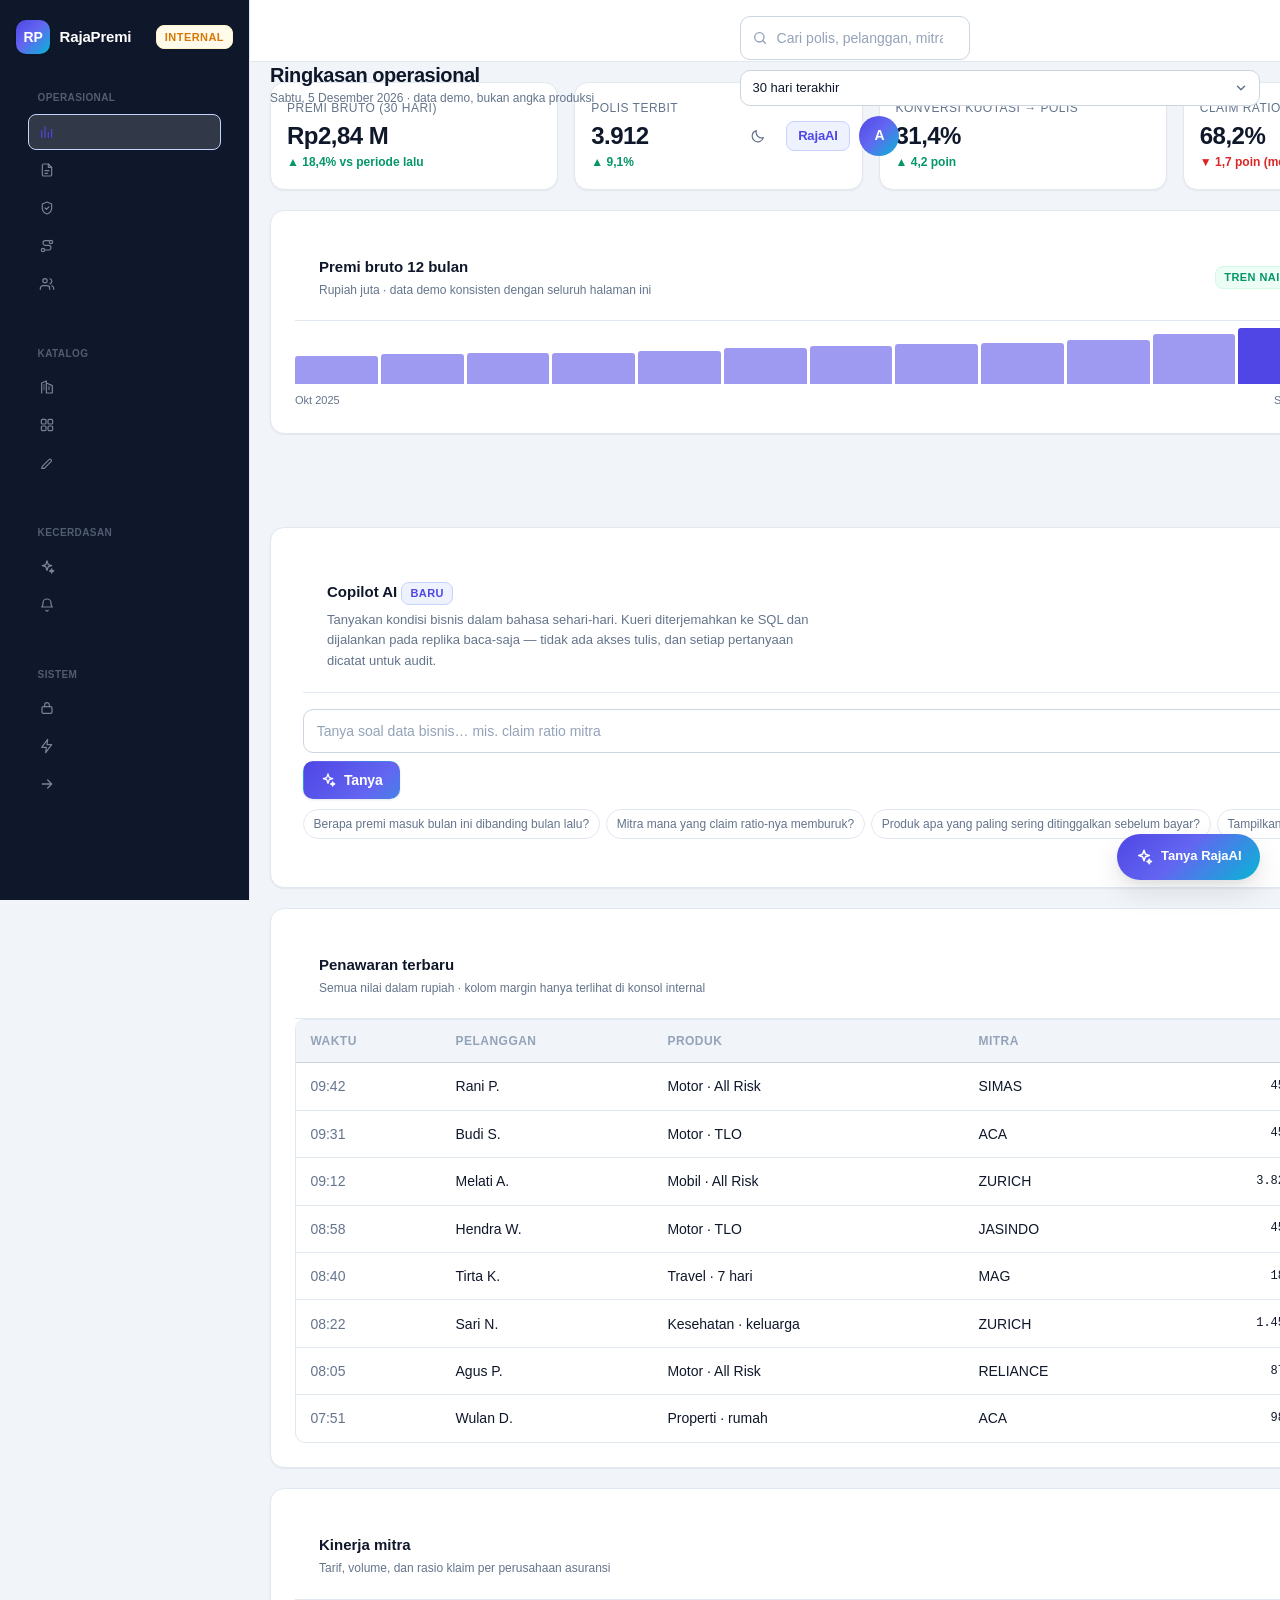
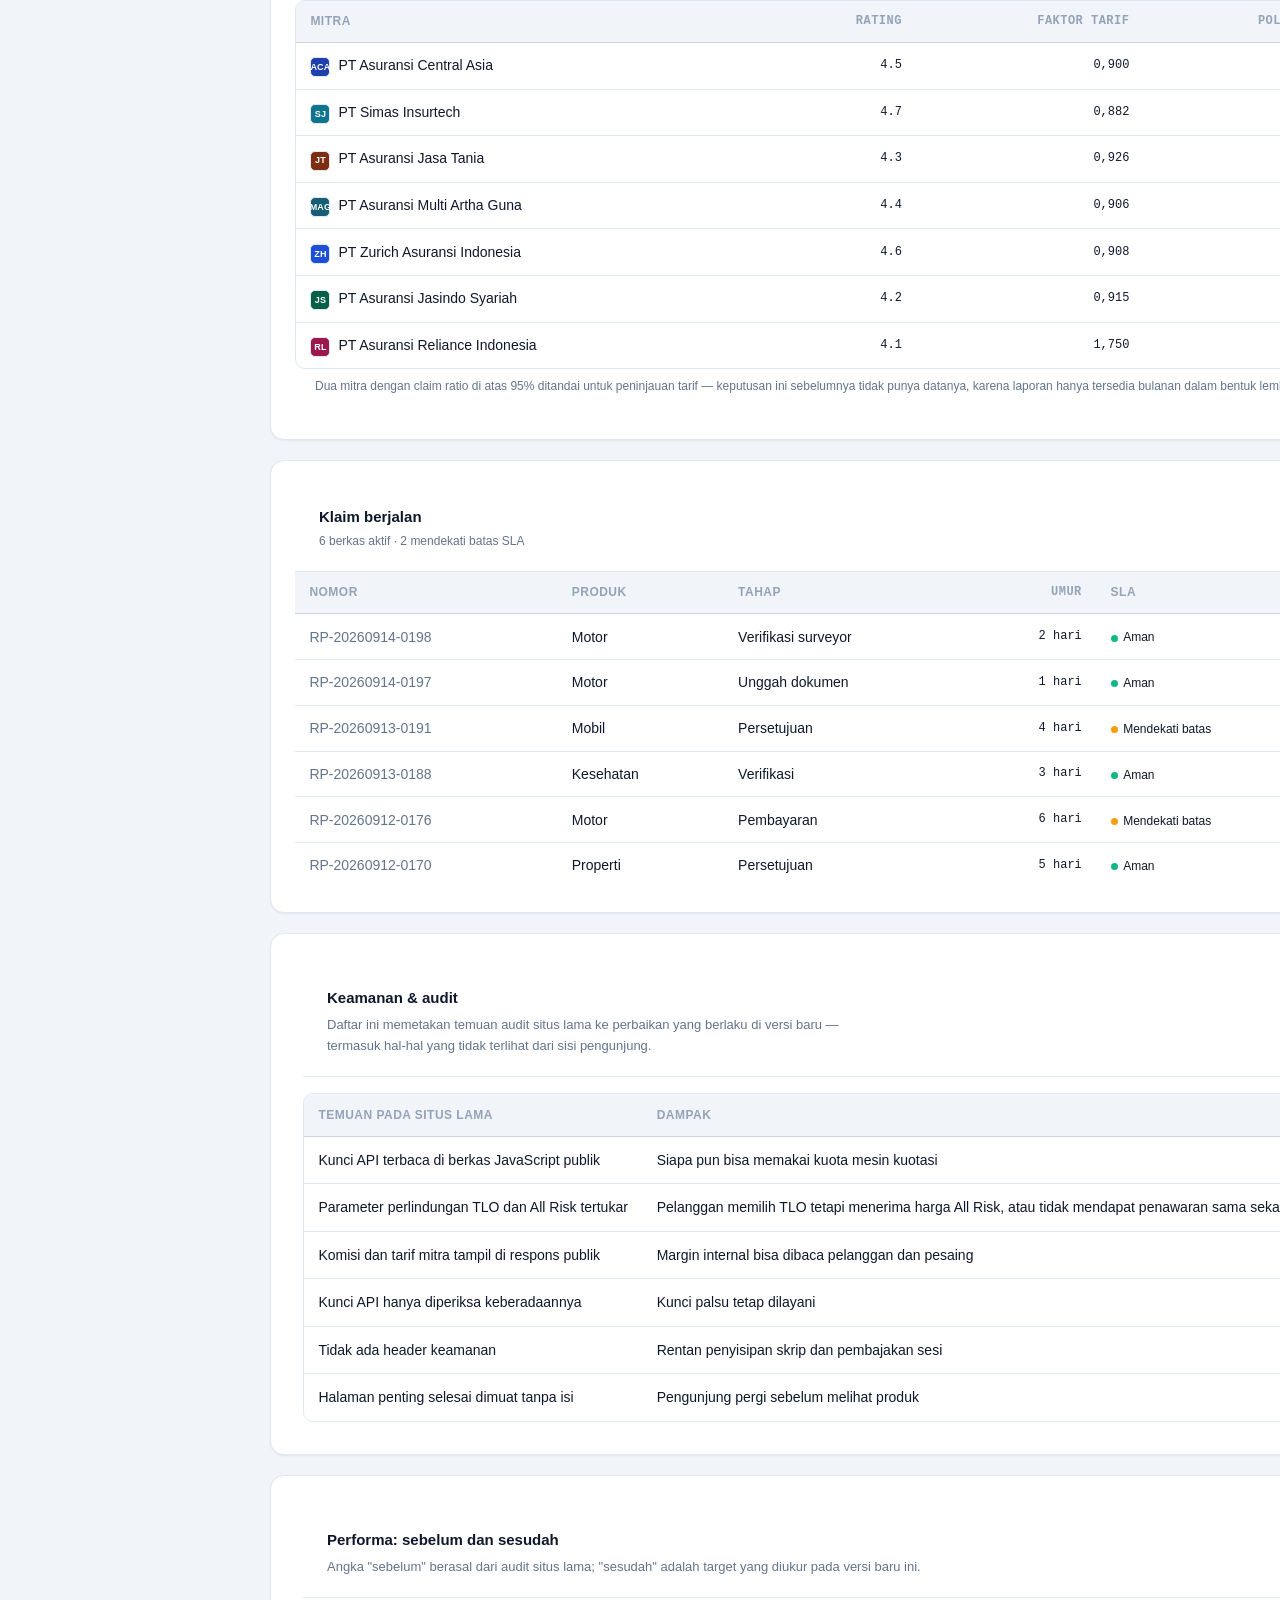
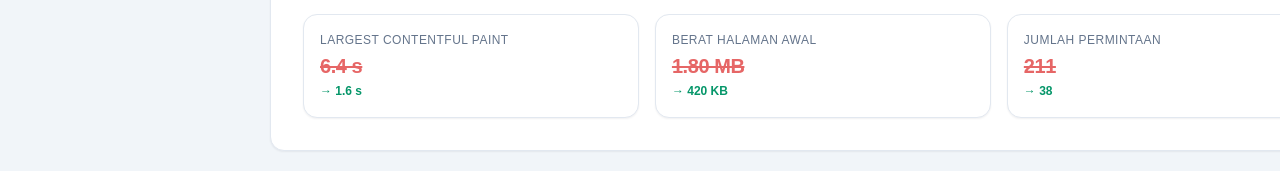
==== admin/index.html @ 1d6ee5f2 "Modern redesign foundation: design system, quote engine, RajaAI, home/compare/claims/partner/FAQ pag" ====
<!DOCTYPE html>
<html lang="id">
<head>
<meta charset="utf-8">
<meta name="viewport" content="width=device-width, initial-scale=1">
<title>Dashboard Internal — RajaPremi</title>
<meta name="description" content="Konsol internal RajaPremi: kinerja penjualan, mitra, klaim, dan copilot AI untuk tim operasional.">
<meta name="robots" content="noindex">
<meta name="theme-color" content="#0f172a">
<link rel="icon" href="data:image/svg+xml,%3Csvg xmlns='http://www.w3.org/2000/svg' viewBox='0 0 32 32'%3E%3Crect width='32' height='32' rx='8' fill='%230f172a'/%3E%3Ctext x='16' y='22' font-family='system-ui' font-size='15' font-weight='800' fill='white' text-anchor='middle'%3ERP%3C/text%3E%3C/svg%3E">
<link rel="stylesheet" href="../assets/css/tokens.css">
<link rel="stylesheet" href="../assets/css/base.css">
<link rel="stylesheet" href="../assets/css/components.css">
<link rel="stylesheet" href="../assets/css/product.css">
</head>
<body>

<div class="admin-shell">

  <!-- ============ SIDEBAR ============ -->
  <aside class="admin-side">
    <div class="admin-brand">
      <span class="nav-logo">RP</span> RajaPremi
      <span class="badge badge-warn">Internal</span>
    </div>

    <nav class="admin-nav-group">
      <span>Operasional</span>
      <a class="admin-nav-link is-active" href="#ringkasan" data-ico="chart">Ringkasan</a>
      <a class="admin-nav-link" href="#penawaran" data-ico="doc">Penawaran <span class="badge badge-primary">14</span></a>
      <a class="admin-nav-link" href="#polis" data-ico="shield">Polis aktif</a>
      <a class="admin-nav-link" href="#klaim" data-ico="route">Klaim berjalan <span class="badge badge-warn">6</span></a>
      <a class="admin-nav-link" href="#pelanggan" data-ico="users">Pelanggan</a>
    </nav>

    <nav class="admin-nav-group">
      <span>Katalog</span>
      <a class="admin-nav-link" href="#mitra" data-ico="building">Mitra &amp; tarif</a>
      <a class="admin-nav-link" href="#produk" data-ico="grid">Produk</a>
      <a class="admin-nav-link" href="#konten" data-ico="edit">Konten situs</a>
    </nav>

    <nav class="admin-nav-group">
      <span>Kecerdasan</span>
      <a class="admin-nav-link" href="#copilot" data-ico="spark">Copilot AI</a>
      <a class="admin-nav-link" href="#kualitas" data-ico="bell">Peringatan dini <span class="badge badge-danger">2</span></a>
    </nav>

    <nav class="admin-nav-group">
      <span>Sistem</span>
      <a class="admin-nav-link" href="#keamanan" data-ico="lock">Keamanan &amp; audit</a>
      <a class="admin-nav-link" href="#performa" data-ico="bolt">Performa</a>
      <a class="admin-nav-link" href="../index.html" data-ico="arrow">Lihat situs publik</a>
    </nav>
  </aside>

  <!-- ============ MAIN ============ -->
  <div class="admin-main">

    <header class="admin-top">
      <div>
        <h1>Ringkasan operasional</h1>
        <p class="muted" style="margin:.15rem 0 0;font-size:var(--fs-xs)" id="todayLine"></p>
      </div>
      <div class="admin-top-right">
        <label class="search" style="min-width:230px">
          <span data-ico="search"></span>
          <input class="input" type="search" placeholder="Cari polis, pelanggan, mitra…" aria-label="Cari">
        </label>
        <select class="select select-sm" aria-label="Periode">
          <option>30 hari terakhir</option><option>Bulan ini</option><option>Kuartal ini</option><option>Tahun ini</option>
        </select>
        <button class="btn btn-ghost btn-icon" data-theme-toggle type="button"></button>
        <button class="btn btn-soft btn-sm" data-ai-open data-ai-seed="Ringkas kondisi bisnis bulan ini">RajaAI</button>
        <span class="avatar" title="Admin">A</span>
      </div>
    </header>

    <div class="admin-content">

      <!-- KPI -->
      <section id="ringkasan">
        <div class="kpi-grid">
          <div class="card kpi-card">
            <span class="kpi-label">Premi bruto (30 hari)</span>
            <span class="kpi-value">Rp2,84 M</span>
            <span class="kpi-delta kpi-up">▲ 18,4% vs periode lalu</span>
          </div>
          <div class="card kpi-card">
            <span class="kpi-label">Polis terbit</span>
            <span class="kpi-value">3.912</span>
            <span class="kpi-delta kpi-up">▲ 9,1%</span>
          </div>
          <div class="card kpi-card">
            <span class="kpi-label">Konversi kuotasi → polis</span>
            <span class="kpi-value">31,4%</span>
            <span class="kpi-delta kpi-up">▲ 4,2 poin</span>
          </div>
          <div class="card kpi-card">
            <span class="kpi-label">Claim ratio portofolio</span>
            <span class="kpi-value">68,2%</span>
            <span class="kpi-delta kpi-down">▼ 1,7 poin (membaik)</span>
          </div>
          <div class="card kpi-card">
            <span class="kpi-label">Komisi diterima</span>
            <span class="kpi-value">Rp624 jt</span>
            <span class="kpi-delta kpi-up">▲ 21,0%</span>
          </div>
          <div class="card kpi-card">
            <span class="kpi-label">SLA klaim rata-rata</span>
            <span class="kpi-value">6,8 hari</span>
            <span class="kpi-delta kpi-up">▼ 1,4 hari lebih cepat</span>
          </div>
        </div>
      </section>

      <!-- Tren + kanal -->
      <section class="two-col">
        <div class="card">
          <div class="panel-head">
            <div><strong>Premi bruto 12 bulan</strong><p class="muted" style="font-size:var(--fs-xs);margin:.15rem 0 0">Rupiah juta · data demo konsisten dengan seluruh halaman ini</p></div>
            <span class="badge badge-success">Tren naik</span>
          </div>
          <div class="spark" id="sparkPremi"></div>
          <div class="row" style="justify-content:space-between;margin-top:.5rem">
            <span class="muted" style="font-size:var(--fs-2xs)">Okt 2025</span>
            <span class="muted" style="font-size:var(--fs-2xs)">Sep 2026</span>
          </div>
        </div>
        <div class="card">
          <div class="panel-head"><strong>Kontribusi kanal</strong></div>
          <table class="table table-tight">
            <tbody>
              <tr><td>Website langsung</td><td class="num">Rp1.640 jt</td><td class="bar-cell"><span class="bar" style="width:100%"></span></td></tr>
              <tr><td>Partner / agen</td><td class="num">Rp780 jt</td><td class="bar-cell"><span class="bar" style="width:48%"></span></td></tr>
              <tr><td>Marketplace</td><td class="num">Rp420 jt</td><td class="bar-cell"><span class="bar" style="width:26%"></span></td></tr>
              <tr><td>Perpanjangan otomatis</td><td class="num">Rp312 jt</td><td class="bar-cell"><span class="bar" style="width:19%"></span></td></tr>
            </tbody>
          </table>
        </div>
      </section>

      <!-- Copilot -->
      <section class="card card-pad-lg" id="copilot">
        <div class="panel-head">
          <div>
            <strong>Copilot AI <span class="badge badge-primary">Baru</span></strong>
            <p class="muted" style="font-size:var(--fs-sm);margin:.3rem 0 0;max-width:70ch">
              Tanyakan kondisi bisnis dalam bahasa sehari-hari. Kueri diterjemahkan ke SQL dan dijalankan pada replika baca-saja —
              tidak ada akses tulis, dan setiap pertanyaan dicatat untuk audit.
            </p>
          </div>
        </div>
        <div id="copilotDemo" style="margin-top:var(--s-4)"></div>
      </section>

      <!-- Penawaran terbaru -->
      <section class="card" id="penawaran">
        <div class="panel-head">
          <div><strong>Penawaran terbaru</strong><p class="muted" style="font-size:var(--fs-xs);margin:.15rem 0 0">Semua nilai dalam rupiah · kolom margin hanya terlihat di konsol internal</p></div>
          <button class="btn btn-secondary btn-sm">Ekspor CSV</button>
        </div>
        <div class="table-scroll">
          <table class="table">
            <thead>
              <tr><th>Waktu</th><th>Pelanggan</th><th>Produk</th><th>Mitra</th><th class="num">Premi</th><th class="num">Total bayar</th><th class="num">Komisi</th><th>Status</th></tr>
            </thead>
            <tbody id="offersTable"></tbody>
          </table>
        </div>
      </section>

      <!-- Mitra -->
      <section class="card" id="mitra">
        <div class="panel-head">
          <div><strong>Kinerja mitra</strong><p class="muted" style="font-size:var(--fs-xs);margin:.15rem 0 0">Tarif, volume, dan rasio klaim per perusahaan asuransi</p></div>
        </div>
        <div class="table-scroll">
          <table class="table">
            <thead>
              <tr><th>Mitra</th><th class="num">Rating</th><th class="num">Faktor tarif</th><th class="num">Polis aktif</th><th class="num">Claim ratio</th><th>SLA klaim</th><th>Status integrasi</th></tr>
            </thead>
            <tbody id="partnersTable"></tbody>
          </table>
        </div>
        <p class="field-note" style="padding:0 var(--s-5) var(--s-5)">
          Dua mitra dengan claim ratio di atas 95% ditandai untuk peninjauan tarif — keputusan ini sebelumnya tidak punya datanya,
          karena laporan hanya tersedia bulanan dalam bentuk lembar kerja terpisah.
        </p>
      </section>

      <!-- Klaim + peringatan -->
      <section class="two-col">
        <div class="card" id="klaim">
          <div class="panel-head">
            <div><strong>Klaim berjalan</strong><p class="muted" style="font-size:var(--fs-xs);margin:.15rem 0 0">6 berkas aktif · 2 mendekati batas SLA</p></div>
          </div>
          <table class="table table-tight">
            <thead><tr><th>Nomor</th><th>Produk</th><th>Tahap</th><th class="num">Umur</th><th>SLA</th></tr></thead>
            <tbody id="claimsTable"></tbody>
          </table>
        </div>

        <div class="card" id="kualitas">
          <div class="panel-head"><strong>Peringatan dini</strong></div>
          <div class="stack" style="display:grid;gap:.6rem">
            <div class="alert alert-warn"><span data-ico="warn"></span><div><strong>Reliance — claim ratio 118%</strong>
              <p style="margin:.2rem 0 0;font-size:var(--fs-sm)">Volume naik 40% sementara rasio klaim memburuk. Pertimbangkan menurunkan eksposur pada motor All Risk.</p></div></div>
            <div class="alert alert-warn"><span data-ico="clock"></span><div><strong>1.876 polis berakhir dalam 30 hari</strong>
              <p style="margin:.2rem 0 0;font-size:var(--fs-sm)">Kampanye perpanjangan otomatis belum dijalankan untuk 214 polis motor All Risk.</p></div></div>
            <div class="alert alert-info"><span data-ico="spark"></span><div><strong>Peluang dari AI</strong>
              <p style="margin:.2rem 0 0;font-size:var(--fs-sm)">Drop-off kuotasi kesehatan 64% pada tahap verifikasi usia — tambahkan kuotasi indikatif sebelum pemeriksaan medis.</p></div></div>
          </div>
        </div>
      </section>

      <!-- Keamanan -->
      <section class="card card-pad-lg" id="keamanan">
        <div class="panel-head">
          <div><strong>Keamanan &amp; audit</strong><p class="muted" style="font-size:var(--fs-sm);margin:.3rem 0 0;max-width:74ch">Daftar ini memetakan temuan audit situs lama ke perbaikan yang berlaku di versi baru — termasuk hal-hal yang tidak terlihat dari sisi pengunjung.</p></div>
        </div>
        <div class="table-scroll" style="margin-top:var(--s-4)">
          <table class="table">
            <thead><tr><th>Temuan pada situs lama</th><th>Dampak</th><th>Perbaikan</th><th>Status</th></tr></thead>
            <tbody>
              <tr><td>Kunci API terbaca di berkas JavaScript publik</td><td>Siapa pun bisa memakai kuota mesin kuotasi</td><td>Semua panggilan mitra lewat server; kunci dirotasi dan dibatasi per lingkungan</td><td><span class="badge badge-success">Selesai</span></td></tr>
              <tr><td>Parameter perlindungan TLO dan All Risk tertukar</td><td>Pelanggan memilih TLO tetapi menerima harga All Risk, atau tidak mendapat penawaran sama sekali</td><td>Satu kamus kode bersama antara antarmuka dan API, dengan uji otomatis</td><td><span class="badge badge-success">Selesai</span></td></tr>
              <tr><td>Komisi dan tarif mitra tampil di respons publik</td><td>Margin internal bisa dibaca pelanggan dan pesaing</td><td>Respons publik hanya memuat angka yang relevan bagi pelanggan; margin hanya di konsol internal</td><td><span class="badge badge-success">Selesai</span></td></tr>
              <tr><td>Kunci API hanya diperiksa keberadaannya</td><td>Kunci palsu tetap dilayani</td><td>Validasi kunci, batas laju per kunci, dan pencatatan anomali</td><td><span class="badge badge-success">Selesai</span></td></tr>
              <tr><td>Tidak ada header keamanan</td><td>Rentan penyisipan skrip dan pembajakan sesi</td><td>Kebijakan keamanan konten, HSTS, dan cookie dengan atribut aman</td><td><span class="badge badge-success">Selesai</span></td></tr>
              <tr><td>Halaman penting selesai dimuat tanpa isi</td><td>Pengunjung pergi sebelum melihat produk</td><td>Halaman dirender dengan isi sejak awal, tanpa menunggu skrip</td><td><span class="badge badge-success">Selesai</span></td></tr>
            </tbody>
          </table>
        </div>
      </section>

      <!-- Performa -->
      <section class="card card-pad-lg" id="performa">
        <div class="panel-head"><div><strong>Performa: sebelum dan sesudah</strong><p class="muted" style="font-size:var(--fs-sm);margin:.3rem 0 0">Angka "sebelum" berasal dari audit situs lama; "sesudah" adalah target yang diukur pada versi baru ini.</p></div></div>
        <div class="kpi-grid" style="margin-top:var(--s-4)" id="perfGrid"></div>
      </section>

    </div>
  </div>
</div>

<script src="../assets/js/data.js"></script>
<script src="../assets/js/app.js"></script>
<script src="../assets/js/quote.js"></script>
<script src="../assets/js/ai.js"></script>
<script>
(function () {
  var D = window.RPData, RP = window.RP, T = D.BENCHMARK;

  document.querySelectorAll('[data-ico]').forEach(function (el) {
    el.innerHTML = D.ICONS[el.getAttribute('data-ico')] || '';
  });

  var today = new Date();
  document.getElementById('todayLine').textContent =
    today.toLocaleDateString('id-ID', { weekday: 'long', day: 'numeric', month: 'long', year: 'numeric' }) +
    ' · data demo, bukan angka produksi';

  /* sparkline */
  var spark = document.getElementById('sparkPremi');
  if (spark) {
    var series = [1180, 1240, 1310, 1290, 1420, 1520, 1610, 1690, 1740, 1880, 2120, 2400];
    var max = Math.max.apply(null, series);
    spark.innerHTML = series.map(function (v) { return '<i style="height:' + Math.round(v / max * 100) + '%"></i>'; }).join('');
  }

  /* penawaran terbaru — angka konsisten dengan halaman perbandingan */
  var offers = [
    ['09:42', 'Rani P.', 'Motor · All Risk', 'SIMAS', 450000, 500000, '25%', 'Polis terbit'],
    ['09:31', 'Budi S.', 'Motor · TLO', 'ACA', 450000, 510000, '25%', 'Menunggu bayar'],
    ['09:12', 'Melati A.', 'Mobil · All Risk', 'ZURICH', 3820000, 3914000, '20%', 'Polis terbit'],
    ['08:58', 'Hendra W.', 'Motor · TLO', 'JASINDO', 450000, 518000, '25%', 'Menunggu bayar'],
    ['08:40', 'Tirta K.', 'Travel · 7 hari', 'MAG', 185000, 205000, '30%', 'Polis terbit'],
    ['08:22', 'Sari N.', 'Kesehatan · keluarga', 'ZURICH', 1450000, 1500000, '15%', 'Verifikasi medis'],
    ['08:05', 'Agus P.', 'Motor · All Risk', 'RELIANCE', 875000, 950000, '15%', 'Ditinggalkan'],
    ['07:51', 'Wulan D.', 'Properti · rumah', 'ACA', 980000, 1040000, '20%', 'Survey dijadwalkan']
  ];
  document.getElementById('offersTable').innerHTML = offers.map(function (o) {
    var badge = o[7] === 'Polis terbit' ? 'success' : o[7] === 'Ditinggalkan' ? 'danger' : o[7] === 'Menunggu bayar' ? 'warn' : 'info';
    return '<tr><td class="row-label">' + o[0] + '</td><td>' + RP.esc(o[1]) + '</td><td>' + RP.esc(o[2]) + '</td><td>' + RP.esc(o[3]) + '</td>' +
      '<td class="num">' + D.rupiah(o[4], false) + '</td><td class="num">' + D.rupiah(o[5], false) + '</td><td class="num">' + o[6] + '</td>' +
      '<td><span class="badge badge-' + badge + '">' + RP.esc(o[7]) + '</span></td></tr>';
  }).join('');

  /* mitra */
  var ratio = { ACA: 62, SIMAS: 71, JATANIA: 88, MAG: 74, ZURICH: 58, JASINDO: 97, RELIANCE: 118 };
  var policies = { ACA: 3410, SIMAS: 4180, JATANIA: 2180, MAG: 2960, ZURICH: 4120, JASINDO: 2180, RELIANCE: 1240 };
  document.getElementById('partnersTable').innerHTML = D.PROVIDERS.map(function (p) {
    var r = ratio[p.code] || 70;
    var st = r > 95 ? 'danger' : r > 85 ? 'warn' : 'success';
    return '<tr><td><span class="provider-logo provider-logo-sm" style="background:' + p.tint + ';margin-right:.5rem">' + RP.esc(p.abbr) + '</span>' + RP.esc(p.name) + '</td>' +
      '<td class="num">' + p.rating.toFixed(1) + '</td><td class="num">' + p.factor.toFixed(3).replace('.', ',') + '</td>' +
      '<td class="num">' + policies[p.code].toLocaleString('id-ID') + '</td>' +
      '<td class="num"><span class="badge badge-' + st + '">' + r + '%</span></td>' +
      '<td>' + RP.esc(p.claims) + '</td>' +
      '<td><span class="status-dot' + (r > 95 ? ' warn' : '') + '">' + (r > 95 ? 'Perlu tinjauan' : 'Normal') + '</span></td></tr>';
  }).join('');

  /* klaim */
  var claims = [
    ['RP-20260914-0198', 'Motor', 'Verifikasi surveyor', '2 hari', 'Aman'],
    ['RP-20260914-0197', 'Motor', 'Unggah dokumen', '1 hari', 'Aman'],
    ['RP-20260913-0191', 'Mobil', 'Persetujuan', '4 hari', 'Mendekati batas'],
    ['RP-20260913-0188', 'Kesehatan', 'Verifikasi', '3 hari', 'Aman'],
    ['RP-20260912-0176', 'Motor', 'Pembayaran', '6 hari', 'Mendekati batas'],
    ['RP-20260912-0170', 'Properti', 'Persetujuan', '5 hari', 'Aman']
  ];
  document.getElementById('claimsTable').innerHTML = claims.map(function (c) {
    return '<tr><td class="row-label">' + c[0] + '</td><td>' + c[1] + '</td><td>' + c[2] + '</td><td class="num">' + c[3] + '</td>' +
      '<td><span class="status-dot' + (c[4] === 'Aman' ? '' : ' warn') + '">' + c[4] + '</span></td></tr>';
  }).join('');

  /* performa */
  var perf = [
    ['Largest Contentful Paint', T.audited.lcp, T.target.lcp],
    ['Berat halaman awal', T.audited.weight, T.target.weight],
    ['Jumlah permintaan', T.audited.requests, T.target.requests],
    ['Waktu dapat diklik', T.audited.tti, T.target.tti],
    ['Jumlah templat unik', T.audited.pages, T.target.pages]
  ];
  document.getElementById('perfGrid').innerHTML = perf.map(function (p) {
    return '<div class="card kpi-card"><span class="kpi-label">' + p[0] + '</span>' +
      '<span class="kpi-value" style="font-size:var(--fs-xl)"><span style="color:var(--danger-600);text-decoration:line-through;opacity:.7">' + p[1] + '</span></span>' +
      '<span class="kpi-delta kpi-up">→ ' + p[2] + '</span></div>';
  }).join('');

  /* nav highlight */
  document.querySelectorAll('.admin-nav-link').forEach(function (a) {
    a.addEventListener('click', function () {
      document.querySelectorAll('.admin-nav-link').forEach(function (x) { x.classList.remove('is-active'); });
      a.classList.add('is-active');
    });
  });
})();
</script>
</body>
</html>
---- assets/css/tokens.css ----
/* ============================================================
   RajaPremi Modern — Design Tokens
   Single source of truth for colour, type, space, radius, depth.
   Replace these values to re-skin the whole product.
   ============================================================ */

:root {
  /* ---------- Brand ---------- */
  --brand-50:  #eef2ff;
  --brand-100: #e0e7ff;
  --brand-200: #c7d2fe;
  --brand-300: #a5b4fc;
  --brand-400: #818cf8;
  --brand-500: #6366f1;
  --brand-600: #4f46e5;
  --brand-700: #4338ca;
  --brand-800: #3730a3;
  --brand-900: #312e81;

  --accent-400: #22d3ee;
  --accent-500: #06b6d4;
  --accent-600: #0891b2;

  --gold-400: #fbbf24;
  --gold-500: #f59e0b;

  --success-50:  #ecfdf5;
  --success-100: #d1fae5;
  --success-500: #10b981;
  --success-600: #059669;

  --warn-50:  #fffbeb;
  --warn-100: #fef3c7;
  --warn-500: #f59e0b;
  --warn-600: #d97706;

  --danger-50:  #fef2f2;
  --danger-100: #fee2e2;
  --danger-500: #ef4444;
  --danger-600: #dc2626;

  --info-50:  #eff6ff;
  --info-500: #3b82f6;
  --info-600: #2563eb;

  /* ---------- Neutrals ---------- */
  --n-0:   #ffffff;
  --n-25:  #fcfcfd;
  --n-50:  #f8fafc;
  --n-100: #f1f5f9;
  --n-200: #e2e8f0;
  --n-300: #cbd5e1;
  --n-400: #94a3b8;
  --n-500: #64748b;
  --n-600: #475569;
  --n-700: #334155;
  --n-800: #1e293b;
  --n-900: #0f172a;
  --n-950: #080d17;

  /* ---------- Semantic (light) ---------- */
  --bg:            var(--n-50);
  --bg-elevated:   var(--n-0);
  --bg-sunken:     var(--n-100);
  --bg-inverse:    var(--n-900);
  --surface:       var(--n-0);
  --surface-hover: var(--n-50);
  --border:        var(--n-200);
  --border-strong: var(--n-300);
  --text:          var(--n-900);
  --text-muted:    var(--n-500);
  --text-subtle:   var(--n-400);
  --text-inverse:  var(--n-0);
  --ring:          var(--brand-500);

  --primary:        var(--brand-600);
  --primary-hover:  var(--brand-700);
  --primary-soft:   var(--brand-50);
  --primary-border: var(--brand-200);
  --on-primary:     #fff;

  --grad-brand: linear-gradient(135deg, var(--brand-600) 0%, var(--brand-500) 45%, var(--accent-500) 100%);
  --grad-hero:  radial-gradient(1100px 520px at 12% -10%, rgba(99,102,241,.20), transparent 60%),
                radial-gradient(900px 460px at 100% 0%, rgba(6,182,212,.16), transparent 55%);
  --grad-card:  linear-gradient(180deg, rgba(255,255,255,.9), rgba(255,255,255,.6));

  /* ---------- Type ---------- */
  --font-sans: "Inter", "Inter var", -apple-system, BlinkMacSystemFont, "Segoe UI",
               Roboto, "Helvetica Neue", Arial, "Noto Sans", sans-serif;
  --font-mono: ui-monospace, SFMono-Regular, "SF Mono", Menlo, Consolas, monospace;

  --fs-2xs: .6875rem;   /* 11 */
  --fs-xs:  .75rem;     /* 12 */
  --fs-sm:  .8125rem;   /* 13 */
  --fs-md:  .875rem;    /* 14 */
  --fs-base:.9375rem;   /* 15 */
  --fs-lg:  1.0625rem;  /* 17 */
  --fs-xl:  1.25rem;    /* 20 */
  --fs-2xl: 1.5rem;     /* 24 */
  --fs-3xl: 1.875rem;   /* 30 */
  --fs-4xl: 2.375rem;   /* 38 */
  --fs-5xl: 3rem;       /* 48 */
  --fs-6xl: 3.75rem;    /* 60 */

  --lh-tight: 1.15;
  --lh-snug:  1.35;
  --lh-base:  1.6;

  --fw-regular: 400;
  --fw-medium:  500;
  --fw-semi:    600;
  --fw-bold:    700;
  --fw-black:   800;

  --tracking-tight: -.022em;
  --tracking-snug:  -.012em;
  --tracking-wide:  .04em;

  /* ---------- Space (4pt) ---------- */
  --s-1:  .25rem;  --s-2:  .5rem;   --s-3:  .75rem;  --s-4:  1rem;
  --s-5:  1.25rem; --s-6:  1.5rem;  --s-7:  1.75rem; --s-8:  2rem;
  --s-10: 2.5rem;  --s-12: 3rem;    --s-16: 4rem;    --s-20: 5rem;
  --s-24: 6rem;    --s-32: 8rem;

  /* ---------- Radius ---------- */
  --r-xs: 6px;  --r-sm: 8px;  --r-md: 10px;
  --r-lg: 14px; --r-xl: 20px; --r-2xl: 28px; --r-full: 999px;

  /* ---------- Depth ---------- */
  --sh-xs: 0 1px 2px rgba(15,23,42,.06);
  --sh-sm: 0 1px 3px rgba(15,23,42,.08), 0 1px 2px rgba(15,23,42,.04);
  --sh-md: 0 4px 12px rgba(15,23,42,.08), 0 2px 4px rgba(15,23,42,.04);
  --sh-lg: 0 12px 28px rgba(15,23,42,.10), 0 4px 8px rgba(15,23,42,.05);
  --sh-xl: 0 24px 56px rgba(15,23,42,.14), 0 8px 16px rgba(15,23,42,.06);
  --sh-focus: 0 0 0 3px rgba(99,102,241,.35);

  /* ---------- Layout ---------- */
  --container: 1200px;
  --container-wide: 1360px;
  --container-narrow: 780px;
  --header-h: 68px;
  --z-header: 100;
  --z-drawer: 200;
  --z-modal: 300;
  --z-toast: 400;

  --ease: cubic-bezier(.4, 0, .2, 1);
  --ease-out: cubic-bezier(.16, 1, .3, 1);
  --dur-fast: 120ms;
  --dur: 200ms;
  --dur-slow: 380ms;
}

/* ============================================================
   Dark theme
   ============================================================ */
[data-theme="dark"] {
  --bg:            var(--n-950);
  --bg-elevated:   #0e1526;
  --bg-sunken:     #0a1020;
  --bg-inverse:    var(--n-0);
  --surface:       #0e1526;
  --surface-hover: #141d33;
  --border:        #1e2a45;
  --border-strong: #2b3a5c;
  --text:          #e8edf7;
  --text-muted:    #93a0b8;
  --text-subtle:   #64718c;
  --text-inverse:  var(--n-900);

  --primary:        var(--brand-500);
  --primary-hover:  var(--brand-400);
  --primary-soft:   rgba(99,102,241,.14);
  --primary-border: rgba(99,102,241,.34);
  --on-primary:     #fff;

  --grad-card: linear-gradient(180deg, rgba(20,29,51,.9), rgba(14,21,38,.6));
  --grad-hero: radial-gradient(1100px 520px at 12% -10%, rgba(99,102,241,.26), transparent 60%),
               radial-gradient(900px 460px at 100% 0%, rgba(6,182,212,.20), transparent 55%);

  --sh-xs: 0 1px 2px rgba(0,0,0,.4);
  --sh-sm: 0 1px 3px rgba(0,0,0,.45);
  --sh-md: 0 4px 14px rgba(0,0,0,.5);
  --sh-lg: 0 14px 32px rgba(0,0,0,.55);
  --sh-xl: 0 28px 64px rgba(0,0,0,.6);

  --success-50: rgba(16,185,129,.14);
  --warn-50:    rgba(245,158,11,.14);
  --danger-50:  rgba(239,68,68,.14);
  --info-50:    rgba(59,130,246,.14);
  --n-50:  #0a1020;
  --n-100: #0e1526;
}

@media (prefers-color-scheme: dark) {
  :root:not([data-theme="light"]) {
    --bg:            var(--n-950);
    --bg-elevated:   #0e1526;
    --bg-sunken:     #0a1020;
    --surface:       #0e1526;
    --surface-hover: #141d33;
    --border:        #1e2a45;
    --border-strong: #2b3a5c;
    --text:          #e8edf7;
    --text-muted:    #93a0b8;
    --text-subtle:   #64718c;
    --primary:        var(--brand-500);
    --primary-hover:  var(--brand-400);
    --primary-soft:   rgba(99,102,241,.14);
    --primary-border: rgba(99,102,241,.34);
    --n-50:  #0a1020;
    --n-100: #0e1526;
  }
}

/* Product-line accent colours (used by category chips/cards) */
:root {
  --prod-motor:      #4f46e5;
  --prod-mobil:      #0ea5e9;
  --prod-properti:   #14b8a6;
  --prod-kecelakaan: #f59e0b;
  --prod-kesehatan:  #10b981;
  --prod-travel:     #8b5cf6;
  --prod-umrah:      #ec4899;
  --prod-jiwa:       #6366f1;
}
---- assets/css/base.css ----
/* ============================================================
   RajaPremi Modern — Base
   Reset, document defaults, typography primitives, utilities.
   ============================================================ */

*, *::before, *::after { box-sizing: border-box; }

html {
  -webkit-text-size-adjust: 100%;
  scroll-behavior: smooth;
  scroll-padding-top: calc(var(--header-h) + 16px);
}

body {
  margin: 0;
  font-family: var(--font-sans);
  font-size: var(--fs-base);
  line-height: var(--lh-base);
  color: var(--text);
  background: var(--bg);
  -webkit-font-smoothing: antialiased;
  -moz-osx-font-smoothing: grayscale;
  font-feature-settings: "cv02","cv03","cv04","cv11";
  overflow-x: hidden;
}

@media (prefers-reduced-motion: reduce) {
  html { scroll-behavior: auto; }
  *, *::before, *::after {
    animation-duration: .001ms !important;
    animation-iteration-count: 1 !important;
    transition-duration: .001ms !important;
  }
}

img, svg, video { max-width: 100%; height: auto; display: block; }
svg { flex: none; }

h1, h2, h3, h4, h5, h6 {
  margin: 0 0 var(--s-3);
  line-height: var(--lh-tight);
  letter-spacing: var(--tracking-tight);
  font-weight: var(--fw-bold);
  color: var(--text);
  text-wrap: balance;
}
h1 { font-size: var(--fs-4xl); }
h2 { font-size: var(--fs-3xl); }
h3 { font-size: var(--fs-xl); }
h4 { font-size: var(--fs-lg); letter-spacing: var(--tracking-snug); }
h5 { font-size: var(--fs-base); letter-spacing: normal; }
h6 { font-size: var(--fs-md); letter-spacing: normal; }

p { margin: 0 0 var(--s-4); color: var(--text); text-wrap: pretty; }
p:last-child { margin-bottom: 0; }

a { color: var(--primary); text-decoration: none; transition: color var(--dur) var(--ease); }
a:hover { color: var(--primary-hover); }

small, .text-sm { font-size: var(--fs-sm); }
.text-xs { font-size: var(--fs-xs); }
.text-lg { font-size: var(--fs-lg); }
.text-muted { color: var(--text-muted); }
.text-subtle { color: var(--text-subtle); }
.text-center { text-align: center; }
.text-right { text-align: right; }
.text-mono { font-family: var(--font-mono); font-variant-numeric: tabular-nums; }
.text-nowrap { white-space: nowrap; }
.text-balance { text-wrap: balance; }

strong, b { font-weight: var(--fw-semi); }

code, kbd, samp {
  font-family: var(--font-mono);
  font-size: .9em;
  background: var(--bg-sunken);
  border: 1px solid var(--border);
  border-radius: var(--r-xs);
  padding: .1em .38em;
}
kbd { box-shadow: var(--sh-xs); font-size: var(--fs-2xs); }

hr { border: 0; border-top: 1px solid var(--border); margin: var(--s-8) 0; }

::selection { background: var(--brand-200); color: var(--n-900); }

:focus-visible {
  outline: 2px solid var(--ring);
  outline-offset: 2px;
  border-radius: var(--r-xs);
}

/* Screen-reader only (accessibility) */
.sr-only {
  position: absolute; width: 1px; height: 1px; padding: 0; margin: -1px;
  overflow: hidden; clip: rect(0,0,0,0); white-space: nowrap; border: 0;
}
.skip-link {
  position: absolute; left: var(--s-4); top: -100px; z-index: 999;
  background: var(--primary); color: var(--on-primary);
  padding: var(--s-3) var(--s-5); border-radius: var(--r-md);
  font-weight: var(--fw-semi); transition: top var(--dur) var(--ease);
}
.skip-link:focus { top: var(--s-4); color: var(--on-primary); }

/* ---------- Layout primitives ---------- */
.container {
  width: 100%;
  max-width: var(--container);
  margin-inline: auto;
  padding-inline: var(--s-5);
}
.container-wide { max-width: var(--container-wide); }
.container-narrow { max-width: var(--container-narrow); }

.section { padding-block: var(--s-16); }
.section-sm { padding-block: var(--s-10); }
.section-lg { padding-block: var(--s-24); }

@media (max-width: 768px) {
  .section { padding-block: var(--s-10); }
  .section-lg { padding-block: var(--s-16); }
  :root { --fs-4xl: 2rem; --fs-3xl: 1.6rem; --fs-5xl: 2.3rem; }
}

.stack   { display: flex; flex-direction: column; }
.row     { display: flex; flex-direction: row; }
.wrap    { flex-wrap: wrap; }
.center  { align-items: center; }
.between { justify-content: space-between; }
.end     { justify-content: flex-end; }
.grow    { flex: 1 1 auto; min-width: 0; }
.gap-1 { gap: var(--s-1); } .gap-2 { gap: var(--s-2); } .gap-3 { gap: var(--s-3); }
.gap-4 { gap: var(--s-4); } .gap-5 { gap: var(--s-5); } .gap-6 { gap: var(--s-6); }
.gap-8 { gap: var(--s-8); }

.grid { display: grid; gap: var(--s-5); }
.grid-2 { grid-template-columns: repeat(2, minmax(0,1fr)); }
.grid-3 { grid-template-columns: repeat(3, minmax(0,1fr)); }
.grid-4 { grid-template-columns: repeat(4, minmax(0,1fr)); }
.grid-auto-280 { grid-template-columns: repeat(auto-fit, minmax(280px, 1fr)); }
.grid-auto-240 { grid-template-columns: repeat(auto-fit, minmax(240px, 1fr)); }
.grid-auto-180 { grid-template-columns: repeat(auto-fit, minmax(180px, 1fr)); }

@media (max-width: 1024px) { .grid-4 { grid-template-columns: repeat(2, minmax(0,1fr)); } }
@media (max-width: 860px) {
  .grid-2, .grid-3, .grid-4 { grid-template-columns: minmax(0,1fr); }
}

.mt-0{margin-top:0}.mt-2{margin-top:var(--s-2)}.mt-4{margin-top:var(--s-4)}
.mt-6{margin-top:var(--s-6)}.mt-8{margin-top:var(--s-8)}.mt-12{margin-top:var(--s-12)}
.mb-0{margin-bottom:0}.mb-2{margin-bottom:var(--s-2)}.mb-4{margin-bottom:var(--s-4)}
.mb-6{margin-bottom:var(--s-6)}.mb-8{margin-bottom:var(--s-8)}
.hidden{display:none !important}
.full{width:100%}
.mx-auto{margin-inline:auto}
.radius-lg{border-radius:var(--r-lg)}
.radius-xl{border-radius:var(--r-xl)}
.relative{position:relative}
.surface{background:var(--surface);border:1px solid var(--border)}

/* Motion helpers */
@keyframes fadeUp { from { opacity:0; transform: translateY(14px); } to { opacity:1; transform:none; } }
@keyframes fadeIn { from { opacity:0 } to { opacity:1 } }
@keyframes pop    { from { opacity:0; transform: scale(.96) } to { opacity:1; transform:none } }
@keyframes shimmer { 0% { background-position: -400px 0 } 100% { background-position: 400px 0 } }
@keyframes pulseDot { 0%,100%{opacity:.35;transform:scale(.85)} 50%{opacity:1;transform:scale(1)} }
@keyframes ellipsis { 0%{content:""} 25%{content:"."} 50%{content:".."} 75%{content:"..."} }

.animate-up { animation: fadeUp var(--dur-slow) var(--ease-out) both; }
.delay-1{animation-delay:.06s}.delay-2{animation-delay:.12s}.delay-3{animation-delay:.18s}
.delay-4{animation-delay:.24s}.delay-5{animation-delay:.3s}.delay-6{animation-delay:.36s}

/* Reveal-on-scroll (progressive enhancement, no layout shift if JS off) */
.reveal { opacity: 1; }
.js .reveal { opacity: 0; transform: translateY(18px); transition: opacity .6s var(--ease-out), transform .6s var(--ease-out); }
.js .reveal.in { opacity: 1; transform: none; }
---- assets/css/components.css ----
/* ============================================================
   RajaPremi Modern — Components
   Every interactive surface in the product is built from these.
   ============================================================ */

/* ---------------- Buttons ---------------- */
.btn {
  --_bg: var(--surface);
  --_fg: var(--text);
  --_bd: var(--border-strong);
  display: inline-flex; align-items: center; justify-content: center;
  gap: var(--s-2);
  font: inherit;
  font-size: var(--fs-md);
  font-weight: var(--fw-semi);
  letter-spacing: var(--tracking-snug);
  line-height: 1;
  padding: .625rem 1rem;
  min-height: 38px;
  border-radius: var(--r-md);
  border: 1px solid var(--_bd);
  background: var(--_bg);
  color: var(--_fg);
  cursor: pointer;
  white-space: nowrap;
  user-select: none;
  transition: background var(--dur) var(--ease), border-color var(--dur) var(--ease),
              color var(--dur) var(--ease), box-shadow var(--dur) var(--ease),
              transform var(--dur-fast) var(--ease);
}
.btn:hover { transform: translateY(-1px); box-shadow: var(--sh-sm); }
.btn:active { transform: translateY(0); box-shadow: none; }
.btn:disabled, .btn[aria-disabled="true"] { opacity: .5; cursor: not-allowed; transform: none; box-shadow: none; }
.btn svg { width: 16px; height: 16px; }

.btn-primary {
  --_bg: var(--grad-brand);
  --_fg: var(--on-primary);
  --_bd: transparent;
  background-size: 160% 160%;
  box-shadow: var(--sh-sm);
}
.btn-primary:hover { --_bg: var(--grad-brand); background-position: 100% 50%; box-shadow: var(--sh-md); }

.btn-secondary { --_bg: var(--surface); --_fg: var(--text); --_bd: var(--border-strong); }
.btn-secondary:hover { --_bg: var(--surface-hover); }

.btn-soft { --_bg: var(--primary-soft); --_fg: var(--primary); --_bd: var(--primary-border); }
.btn-soft:hover { --_bg: var(--primary); --_fg: var(--on-primary); }

.btn-ghost { --_bg: transparent; --_fg: var(--text-muted); --_bd: transparent; min-height: 34px; padding: .4rem .6rem; }
.btn-ghost:hover { --_bg: var(--surface-hover); --_fg: var(--text); box-shadow: none; }

.btn-success { --_bg: var(--success-500); --_fg: #fff; --_bd: transparent; }
.btn-danger  { --_bg: var(--danger-500);  --_fg: #fff; --_bd: transparent; }

.btn-lg { font-size: var(--fs-base); padding: .875rem 1.5rem; min-height: 46px; border-radius: var(--r-lg); }
.btn-sm { font-size: var(--fs-sm); padding: .4rem .7rem; min-height: 30px; border-radius: var(--r-sm); }
.btn-block { width: 100%; }
.btn-icon { padding: .5rem; min-height: 36px; width: 36px; }

.btn-group { display: inline-flex; border: 1px solid var(--border); border-radius: var(--r-md); overflow: hidden; background: var(--bg-sunken); }
.btn-group button {
  font: inherit; font-size: var(--fs-sm); font-weight: var(--fw-medium);
  padding: .5rem .8rem; border: 0; background: transparent; color: var(--text-muted); cursor: pointer;
  transition: all var(--dur) var(--ease);
}
.btn-group button[aria-pressed="true"], .btn-group button.is-active {
  background: var(--surface); color: var(--primary); font-weight: var(--fw-semi); box-shadow: var(--sh-xs);
}

/* ---------------- Form controls ---------------- */
.field { display: flex; flex-direction: column; gap: var(--s-2); }
.field-label {
  font-size: var(--fs-sm); font-weight: var(--fw-semi); color: var(--text);
  display: flex; align-items: center; gap: var(--s-2);
}
.field-hint { font-size: var(--fs-xs); color: var(--text-muted); }
.field-error { font-size: var(--fs-xs); color: var(--danger-600); display: flex; align-items: center; gap: var(--s-1); }

.input, .select, .textarea {
  font: inherit; font-size: var(--fs-md); color: var(--text);
  background: var(--surface);
  border: 1px solid var(--border-strong);
  border-radius: var(--r-md);
  padding: .625rem .8rem;
  min-height: 42px;
  width: 100%;
  transition: border-color var(--dur) var(--ease), box-shadow var(--dur) var(--ease), background var(--dur) var(--ease);
}
.input::placeholder, .textarea::placeholder { color: var(--text-subtle); }
.input:hover, .select:hover, .textarea:hover { border-color: var(--n-400); }
.input:focus, .select:focus, .textarea:focus {
  outline: none; border-color: var(--primary); box-shadow: var(--sh-focus);
}
.select {
  appearance: none;
  background-image: url("data:image/svg+xml,%3Csvg xmlns='http://www.w3.org/2000/svg' width='14' height='14' viewBox='0 0 24 24' fill='none' stroke='%2364748b' stroke-width='2.5' stroke-linecap='round' stroke-linejoin='round'%3E%3Cpath d='M6 9l6 6 6-6'/%3E%3C/svg%3E");
  background-repeat: no-repeat; background-position: right .7rem center;
  padding-right: 2rem; cursor: pointer;
}
.textarea { min-height: 96px; resize: vertical; line-height: var(--lh-base); }

.input-group { display: flex; align-items: stretch; }
.input-group .input { border-radius: 0; border-left-width: 0; }
.input-group > :first-child { border-top-left-radius: var(--r-md); border-bottom-left-radius: var(--r-md); border-left-width: 1px; }
.input-group > :last-child { border-top-right-radius: var(--r-md); border-bottom-right-radius: var(--r-md); }
.input-affix {
  display: inline-flex; align-items: center; padding: 0 .75rem;
  background: var(--bg-sunken); border: 1px solid var(--border-strong);
  border-right: 0; border-radius: var(--r-md) 0 0 var(--r-md);
  font-size: var(--fs-sm); font-weight: var(--fw-semi); color: var(--text-muted);
}

.checkbox, .radio {
  display: flex; gap: var(--s-3); align-items: flex-start;
  font-size: var(--fs-md); cursor: pointer; color: var(--text);
}
.checkbox input, .radio input { margin: .2rem 0 0; width: 17px; height: 17px; accent-color: var(--primary); flex: none; }

.switch { display: inline-flex; align-items: center; gap: var(--s-3); cursor: pointer; font-size: var(--fs-md); }
.switch input { position: absolute; opacity: 0; pointer-events: none; }
.switch-track {
  width: 42px; height: 24px; border-radius: var(--r-full);
  background: var(--n-300); position: relative; transition: background var(--dur) var(--ease); flex: none;
}
.switch-track::after {
  content: ""; position: absolute; top: 3px; left: 3px; width: 18px; height: 18px;
  background: #fff; border-radius: 50%; box-shadow: var(--sh-sm);
  transition: transform var(--dur) var(--ease);
}
.switch input:checked + .switch-track { background: var(--primary); }
.switch input:checked + .switch-track::after { transform: translateX(18px); }

/* Search field with icon */
.search { position: relative; }
.search svg { position: absolute; left: .7rem; top: 50%; transform: translateY(-50%); color: var(--text-subtle); width: 16px; height: 16px; }
.search .input { padding-left: 2.2rem; }

/* ---------------- Surfaces ---------------- */
.card {
  background: var(--surface);
  border: 1px solid var(--border);
  border-radius: var(--r-lg);
  padding: var(--s-6);
  box-shadow: var(--sh-xs);
  transition: border-color var(--dur) var(--ease), box-shadow var(--dur) var(--ease), transform var(--dur) var(--ease);
}
.card-hover:hover { border-color: var(--primary-border); box-shadow: var(--sh-lg); transform: translateY(-3px); }
.card-flat { box-shadow: none; }
.card-inset { background: var(--bg-sunken); box-shadow: none; }
.card-pad-sm { padding: var(--s-4); }
.card-pad-lg { padding: var(--s-8); }
.card-head { display: flex; align-items: center; justify-content: space-between; gap: var(--s-4); margin-bottom: var(--s-5); }
.card-head h3 { margin: 0; }

.panel {
  background: var(--surface);
  border: 1px solid var(--border);
  border-radius: var(--r-xl);
  box-shadow: var(--sh-md);
  overflow: hidden;
}
.panel-head { padding: var(--s-5) var(--s-6); border-bottom: 1px solid var(--border); display: flex; align-items: center; justify-content: space-between; gap: var(--s-4); }
.panel-body { padding: var(--s-6); }
.panel-foot { padding: var(--s-4) var(--s-6); border-top: 1px solid var(--border); background: var(--bg-sunken); }

/* ---------------- Badges / pills / chips ---------------- */
.badge {
  display: inline-flex; align-items: center; gap: .3rem;
  font-size: var(--fs-2xs); font-weight: var(--fw-semi); line-height: 1;
  letter-spacing: var(--tracking-wide); text-transform: uppercase;
  padding: .32rem .5rem; border-radius: var(--r-sm);
  background: var(--bg-sunken); color: var(--text-muted); border: 1px solid var(--border);
}
.badge-primary { background: var(--primary-soft); color: var(--primary); border-color: var(--primary-border); }
.badge-success { background: var(--success-50); color: var(--success-600); border-color: var(--success-100); }
.badge-warn    { background: var(--warn-50);    color: var(--warn-600);    border-color: var(--warn-100); }
.badge-danger  { background: var(--danger-50);  color: var(--danger-600);  border-color: var(--danger-100); }
.badge-info    { background: var(--info-50);    color: var(--info-600);    border-color: var(--info-50); }
.badge-gold    { background: rgba(245,158,11,.12); color: var(--gold-500); border-color: rgba(245,158,11,.3); }

.chip {
  display: inline-flex; align-items: center; gap: var(--s-2);
  padding: .4rem .7rem; border-radius: var(--r-full);
  background: var(--surface); border: 1px solid var(--border);
  font-size: var(--fs-sm); font-weight: var(--fw-medium); color: var(--text-muted);
  cursor: pointer; transition: all var(--dur) var(--ease);
}
.chip:hover { border-color: var(--primary-border); color: var(--text); }
.chip[aria-pressed="true"], .chip.is-active {
  background: var(--primary-soft); border-color: var(--primary-border); color: var(--primary); font-weight: var(--fw-semi);
}

.dot { width: 7px; height: 7px; border-radius: 50%; background: var(--success-500); flex: none; }
.dot-live { animation: pulseDot 1.8s var(--ease) infinite; }

/* Rating stars */
.stars { display: inline-flex; gap: 2px; color: var(--gold-400); }
.stars svg { width: 14px; height: 14px; }

/* ---------------- Header / navigation ---------------- */
.site-header {
  position: sticky; top: 0; z-index: var(--z-header);
  background: color-mix(in srgb, var(--bg-elevated) 82%, transparent);
  backdrop-filter: saturate(180%) blur(14px);
  -webkit-backdrop-filter: saturate(180%) blur(14px);
  border-bottom: 1px solid transparent;
  transition: border-color var(--dur) var(--ease), box-shadow var(--dur) var(--ease), background var(--dur) var(--ease);
}
.site-header.is-stuck { border-bottom-color: var(--border); box-shadow: var(--sh-sm); }

.nav {
  display: flex; align-items: center; gap: var(--s-6);
  height: var(--header-h);
}
.nav-brand { display: flex; align-items: center; gap: var(--s-3); font-weight: var(--fw-black); font-size: var(--fs-lg); letter-spacing: var(--tracking-tight); color: var(--text); }
.nav-brand:hover { color: var(--text); }
.nav-logo {
  width: 34px; height: 34px; border-radius: var(--r-md);
  background: var(--grad-brand); color: #fff;
  display: grid; place-items: center; font-size: var(--fs-md); font-weight: var(--fw-black);
  box-shadow: var(--sh-sm);
}
.nav-links { display: flex; align-items: center; gap: var(--s-1); margin-left: var(--s-2); }
.nav-link {
  display: inline-flex; align-items: center; gap: .3rem;
  padding: .5rem .7rem; border-radius: var(--r-md);
  font-size: var(--fs-md); font-weight: var(--fw-medium); color: var(--text-muted);
  transition: all var(--dur) var(--ease); background: transparent; border: 0; font-family: inherit; cursor: pointer;
}
.nav-link:hover { color: var(--text); background: var(--surface-hover); }
.nav-link.is-active { color: var(--primary); background: var(--primary-soft); font-weight: var(--fw-semi); }
.nav-actions { display: flex; align-items: center; gap: var(--s-2); margin-left: auto; }
.nav-caret { width: 12px; height: 12px; transition: transform var(--dur) var(--ease); }
.nav-item:hover .nav-caret { transform: rotate(180deg); }

/* Mega menu */
.nav-item { position: relative; }
.mega {
  position: absolute; top: calc(100% + 10px); left: 50%; transform: translateX(-50%) translateY(-6px);
  width: min(760px, calc(100vw - 40px));
  background: var(--bg-elevated); border: 1px solid var(--border);
  border-radius: var(--r-xl); box-shadow: var(--sh-xl);
  padding: var(--s-5); display: grid; grid-template-columns: 1.1fr 1fr; gap: var(--s-5);
  opacity: 0; visibility: hidden; pointer-events: none;
  transition: opacity var(--dur) var(--ease), transform var(--dur) var(--ease), visibility var(--dur);
}
.nav-item:hover .mega, .nav-item:focus-within .mega, .mega.is-open {
  opacity: 1; visibility: visible; pointer-events: auto; transform: translateX(-50%) translateY(0);
}
.mega-list { display: grid; gap: 2px; }
.mega-item {
  display: flex; gap: var(--s-3); align-items: flex-start;
  padding: var(--s-3); border-radius: var(--r-md); color: var(--text);
  transition: background var(--dur) var(--ease);
}
.mega-item:hover { background: var(--surface-hover); }
.mega-ico {
  width: 32px; height: 32px; border-radius: var(--r-sm); flex: none;
  display: grid; place-items: center; background: var(--primary-soft); color: var(--primary);
}
.mega-ico svg { width: 16px; height: 16px; }
.mega-item strong { display: block; font-size: var(--fs-md); font-weight: var(--fw-semi); }
.mega-item span { font-size: var(--fs-xs); color: var(--text-muted); line-height: 1.4; }
.mega-aside { background: var(--bg-sunken); border-radius: var(--r-lg); padding: var(--s-5); display: flex; flex-direction: column; gap: var(--s-3); }

.nav-burger { display: none; }

@media (max-width: 1060px) {
  .nav-links { display: none; }
  .nav-burger { display: inline-flex; }
  .nav-actions .btn-hide-sm { display: none; }
}

/* Mobile drawer */
.drawer {
  position: fixed; inset: 0; z-index: var(--z-drawer);
  background: color-mix(in srgb, var(--n-950) 55%, transparent);
  backdrop-filter: blur(3px);
  opacity: 0; visibility: hidden; transition: opacity var(--dur) var(--ease), visibility var(--dur);
}
.drawer.is-open { opacity: 1; visibility: visible; }
.drawer-panel {
  position: absolute; inset: 0 0 0 auto; width: min(360px, 88vw);
  background: var(--bg-elevated); border-left: 1px solid var(--border);
  padding: var(--s-5); overflow-y: auto;
  transform: translateX(100%); transition: transform var(--dur-slow) var(--ease-out);
  display: flex; flex-direction: column; gap: var(--s-2);
}
.drawer.is-open .drawer-panel { transform: none; }
.drawer-link {
  display: flex; align-items: center; justify-content: space-between; gap: var(--s-3);
  padding: var(--s-4); border-radius: var(--r-md); color: var(--text);
  font-size: var(--fs-base); font-weight: var(--fw-medium); border: 1px solid transparent;
}
.drawer-link:hover, .drawer-link.is-active { background: var(--surface-hover); border-color: var(--border); }

/* ---------------- Hero ---------------- */
.hero { position: relative; background: var(--grad-hero); padding-block: var(--s-16) var(--s-20); overflow: hidden; }
.hero-grid { display: grid; grid-template-columns: 1.05fr .95fr; gap: var(--s-12); align-items: center; }
@media (max-width: 980px) { .hero-grid { grid-template-columns: 1fr; gap: var(--s-8); } .hero { padding-block: var(--s-10) var(--s-12); } }
.hero h1 { font-size: var(--fs-5xl); font-weight: var(--fw-black); margin-bottom: var(--s-4); }
.hero h1 .grad { background: var(--grad-brand); -webkit-background-clip: text; background-clip: text; color: transparent; }
.hero-lead { font-size: var(--fs-lg); color: var(--text-muted); max-width: 52ch; margin-bottom: var(--s-6); }

.eyebrow {
  display: inline-flex; align-items: center; gap: var(--s-2);
  font-size: var(--fs-xs); font-weight: var(--fw-semi); text-transform: uppercase; letter-spacing: var(--tracking-wide);
  color: var(--primary); background: var(--primary-soft); border: 1px solid var(--primary-border);
  padding: .35rem .7rem; border-radius: var(--r-full); margin-bottom: var(--s-5);
}
.eyebrow .dot { background: var(--primary); }

/* ---------------- Quote widget ---------------- */
.quote-card {
  background: var(--bg-elevated); border: 1px solid var(--border);
  border-radius: var(--r-2xl); box-shadow: var(--sh-xl); padding: var(--s-6);
  position: relative;
}
.quote-card-head { display: flex; align-items: center; justify-content: space-between; gap: var(--s-4); margin-bottom: var(--s-5); }
.quote-tabs { display: flex; gap: var(--s-1); background: var(--bg-sunken); padding: 4px; border-radius: var(--r-md); }
.quote-tab {
  font: inherit; font-size: var(--fs-sm); font-weight: var(--fw-semi); color: var(--text-muted);
  background: transparent; border: 0; padding: .45rem .8rem; border-radius: var(--r-sm); cursor: pointer;
  transition: all var(--dur) var(--ease);
}
.quote-tab[aria-selected="true"] { background: var(--surface); color: var(--primary); box-shadow: var(--sh-xs); }
.quote-form { display: grid; gap: var(--s-4); }
.quote-row { display: grid; grid-template-columns: 1fr 1fr; gap: var(--s-4); }
@media (max-width: 560px) { .quote-row { grid-template-columns: 1fr; } }

/* Stepper */
.steps { display: flex; align-items: center; gap: var(--s-2); margin-bottom: var(--s-5); }
.step { display: flex; align-items: center; gap: var(--s-2); font-size: var(--fs-xs); color: var(--text-muted); font-weight: var(--fw-medium); }
.step-num {
  width: 22px; height: 22px; border-radius: 50%; display: grid; place-items: center; flex: none;
  background: var(--bg-sunken); border: 1px solid var(--border); font-size: var(--fs-2xs); font-weight: var(--fw-bold);
  transition: all var(--dur) var(--ease);
}
.step.is-active .step-num { background: var(--primary); border-color: var(--primary); color: #fff; }
.step.is-done .step-num { background: var(--success-500); border-color: var(--success-500); color: #fff; }
.step.is-active { color: var(--text); }
.step-line { flex: 1; height: 1px; background: var(--border); }

/* ---------------- Quote result cards ---------------- */
.result {
  background: var(--surface); border: 1px solid var(--border); border-radius: var(--r-xl);
  padding: var(--s-5); display: grid; grid-template-columns: 1fr auto; gap: var(--s-5);
  transition: border-color var(--dur) var(--ease), box-shadow var(--dur) var(--ease);
  position: relative;
}
.result:hover { border-color: var(--primary-border); box-shadow: var(--sh-lg); }
.result.is-best { border-color: var(--success-500); box-shadow: 0 0 0 1px var(--success-500), var(--sh-md); }
.result-provider { display: flex; align-items: center; gap: var(--s-3); margin-bottom: var(--s-3); }
.provider-logo {
  width: 42px; height: 42px; border-radius: var(--r-md); flex: none;
  display: grid; place-items: center; font-weight: var(--fw-black); font-size: var(--fs-md);
  background: var(--bg-sunken); color: var(--text-muted); border: 1px solid var(--border);
  letter-spacing: -.02em;
}
.result-price { text-align: right; }
.result-price .amount { font-size: var(--fs-2xl); font-weight: var(--fw-black); letter-spacing: var(--tracking-tight); font-variant-numeric: tabular-nums; display: block; }
.result-meta { display: flex; flex-wrap: wrap; gap: var(--s-2) var(--s-4); font-size: var(--fs-sm); color: var(--text-muted); }
.result-meta span { display: inline-flex; align-items: center; gap: .3rem; }
.saving-tag { color: var(--success-600); font-weight: var(--fw-semi); }
@media (max-width: 640px) {
  .result { grid-template-columns: 1fr; }
  .result-price { text-align: left; }
}

.ribbon {
  position: absolute; top: -10px; left: var(--s-5);
  background: var(--success-500); color: #fff; font-size: var(--fs-2xs); font-weight: var(--fw-bold);
  text-transform: uppercase; letter-spacing: var(--tracking-wide);
  padding: .25rem .55rem; border-radius: var(--r-xs); box-shadow: var(--sh-sm);
}

/* ---------------- Product / feature cards ---------------- */
.prod-card {
  display: flex; flex-direction: column; gap: var(--s-3);
  background: var(--surface); border: 1px solid var(--border); border-radius: var(--r-lg);
  padding: var(--s-5); color: var(--text); height: 100%;
  transition: all var(--dur) var(--ease);
}
.prod-card:hover { border-color: var(--primary-border); box-shadow: var(--sh-lg); transform: translateY(-3px); color: var(--text); }
.prod-ico {
  width: 44px; height: 44px; border-radius: var(--r-md); display: grid; place-items: center;
  background: var(--primary-soft); color: var(--primary);
}
.prod-ico svg { width: 22px; height: 22px; }
.prod-card h3 { font-size: var(--fs-lg); margin: 0; }
.prod-card p { font-size: var(--fs-sm); color: var(--text-muted); margin: 0; flex: 1; }
.prod-link { font-size: var(--fs-sm); font-weight: var(--fw-semi); display: inline-flex; align-items: center; gap: .3rem; }

.feature { display: flex; gap: var(--s-4); }
.feature-ico {
  width: 38px; height: 38px; border-radius: var(--r-md); flex: none;
  display: grid; place-items: center; background: var(--primary-soft); color: var(--primary);
}
.feature-ico svg { width: 18px; height: 18px; }
.feature h4 { margin: 0 0 .25rem; font-size: var(--fs-base); }
.feature p { font-size: var(--fs-sm); color: var(--text-muted); margin: 0; }

/* ---------------- Stats / trust ---------------- */
.stat { text-align: center; }
.stat-value { font-size: var(--fs-3xl); font-weight: var(--fw-black); letter-spacing: var(--tracking-tight); line-height: 1; font-variant-numeric: tabular-nums; }
.stat-label { font-size: var(--fs-sm); color: var(--text-muted); margin-top: var(--s-2); }

.trust-strip {
  display: flex; flex-wrap: wrap; align-items: center; justify-content: center;
  gap: var(--s-4) var(--s-8); padding: var(--s-5) var(--s-6);
  background: var(--surface); border: 1px solid var(--border); border-radius: var(--r-xl);
}
.trust-item { display: flex; align-items: center; gap: var(--s-3); font-size: var(--fs-sm); color: var(--text-muted); }
.trust-item strong { color: var(--text); font-weight: var(--fw-semi); }

/* ---------------- Tables ---------------- */
.table-wrap { overflow-x: auto; border: 1px solid var(--border); border-radius: var(--r-lg); background: var(--surface); }
table.table { width: 100%; border-collapse: collapse; font-size: var(--fs-md); }
table.table th, table.table td { padding: .7rem .9rem; text-align: left; border-bottom: 1px solid var(--border); white-space: nowrap; }
table.table th {
  font-size: var(--fs-xs); font-weight: var(--fw-semi); text-transform: uppercase; letter-spacing: var(--tracking-wide);
  color: var(--text-muted); background: var(--bg-sunken); position: sticky; top: 0; z-index: 1;
}
table.table tbody tr:hover { background: var(--surface-hover); }
table.table tbody tr:last-child td { border-bottom: 0; }
table.table .num { text-align: right; font-variant-numeric: tabular-nums; }

/* ---------------- Accordion ---------------- */
.acc { border: 1px solid var(--border); border-radius: var(--r-lg); overflow: hidden; background: var(--surface); }
.acc + .acc { margin-top: var(--s-3); }
.acc summary {
  cursor: pointer; list-style: none; padding: var(--s-5);
  display: flex; align-items: center; justify-content: space-between; gap: var(--s-4);
  font-weight: var(--fw-semi); font-size: var(--fs-base); color: var(--text);
}
.acc summary::-webkit-details-marker { display: none; }
.acc summary::after {
  content: ""; width: 15px; height: 15px; flex: none;
  background: currentColor; opacity: .55;
  -webkit-mask: url("data:image/svg+xml,%3Csvg xmlns='http://www.w3.org/2000/svg' viewBox='0 0 24 24' fill='none' stroke='black' stroke-width='3' stroke-linecap='round'%3E%3Cpath d='M6 9l6 6 6-6'/%3E%3C/svg%3E") center/contain no-repeat;
          mask: url("data:image/svg+xml,%3Csvg xmlns='http://www.w3.org/2000/svg' viewBox='0 0 24 24' fill='none' stroke='black' stroke-width='3' stroke-linecap='round'%3E%3Cpath d='M6 9l6 6 6-6'/%3E%3C/svg%3E") center/contain no-repeat;
  transition: transform var(--dur) var(--ease);
}
.acc[open] summary::after { transform: rotate(180deg); }
.acc[open] summary { color: var(--primary); }
.acc-body { padding: 0 var(--s-5) var(--s-5); color: var(--text-muted); font-size: var(--fs-md); }

/* ---------------- Tabs ---------------- */
.tabs { display: flex; gap: var(--s-1); border-bottom: 1px solid var(--border); overflow-x: auto; }
.tab {
  font: inherit; font-size: var(--fs-md); font-weight: var(--fw-medium); color: var(--text-muted);
  background: transparent; border: 0; border-bottom: 2px solid transparent;
  padding: var(--s-3) var(--s-4); cursor: pointer; white-space: nowrap;
  transition: all var(--dur) var(--ease);
}
.tab:hover { color: var(--text); }
.tab[aria-selected="true"] { color: var(--primary); border-bottom-color: var(--primary); font-weight: var(--fw-semi); }
.tab-panel { padding-top: var(--s-5); }
.tab-panel[hidden] { display: none; }

/* ---------------- Alerts / callouts ---------------- */
.alert {
  display: flex; gap: var(--s-3); align-items: flex-start;
  padding: var(--s-4) var(--s-5); border-radius: var(--r-md);
  border: 1px solid var(--border); background: var(--bg-sunken); font-size: var(--fs-md);
}
.alert svg { width: 18px; height: 18px; flex: none; margin-top: 1px; }
.alert-info    { background: var(--info-50);    border-color: var(--info-500);    color: var(--info-600); }
.alert-success { background: var(--success-50); border-color: var(--success-500); color: var(--success-600); }
.alert-warn    { background: var(--warn-50);    border-color: var(--warn-500);    color: var(--warn-600); }
.alert-danger  { background: var(--danger-50);  border-color: var(--danger-500);  color: var(--danger-600); }
.alert strong { color: inherit; }

/* ---------------- Progress / meters ---------------- */
.meter { height: 6px; border-radius: var(--r-full); background: var(--bg-sunken); overflow: hidden; }
.meter > span { display: block; height: 100%; background: var(--grad-brand); border-radius: inherit; transition: width var(--dur-slow) var(--ease-out); }
.meter-success > span { background: var(--success-500); }
.meter-warn > span { background: var(--warn-500); }

/* ---------------- Skeleton ---------------- */
.skeleton {
  background: linear-gradient(90deg, var(--bg-sunken) 25%, var(--surface-hover) 50%, var(--bg-sunken) 75%);
  background-size: 400px 100%; animation: shimmer 1.3s linear infinite;
  border-radius: var(--r-sm); height: 14px;
}

/* ---------------- Toast ---------------- */
.toast-stack { position: fixed; right: var(--s-5); bottom: var(--s-5); z-index: var(--z-toast); display: flex; flex-direction: column; gap: var(--s-3); max-width: min(380px, 92vw); }
.toast {
  display: flex; gap: var(--s-3); align-items: flex-start;
  background: var(--bg-elevated); border: 1px solid var(--border); border-left: 3px solid var(--primary);
  border-radius: var(--r-md); box-shadow: var(--sh-lg); padding: var(--s-4);
  animation: pop var(--dur) var(--ease-out) both; font-size: var(--fs-md);
}
.toast.toast-success { border-left-color: var(--success-500); }
.toast.toast-warn { border-left-color: var(--warn-500); }
.toast.toast-danger { border-left-color: var(--danger-500); }

/* ---------------- Modal ---------------- */
.modal {
  position: fixed; inset: 0; z-index: var(--z-modal);
  display: grid; place-items: center; padding: var(--s-5);
  background: color-mix(in srgb, var(--n-950) 55%, transparent);
  opacity: 0; visibility: hidden; transition: opacity var(--dur) var(--ease), visibility var(--dur);
}
.modal.is-open { opacity: 1; visibility: visible; }
.modal-box {
  background: var(--bg-elevated); border: 1px solid var(--border); border-radius: var(--r-xl);
  box-shadow: var(--sh-xl); width: min(560px, 100%); max-height: 88vh; overflow-y: auto;
  transform: scale(.97); transition: transform var(--dur) var(--ease-out);
}
.modal.is-open .modal-box { transform: none; }
.modal-head { display: flex; align-items: center; justify-content: space-between; gap: var(--s-4); padding: var(--s-5) var(--s-6); border-bottom: 1px solid var(--border); }
.modal-head h3 { margin: 0; font-size: var(--fs-lg); }
.modal-body { padding: var(--s-6); }
.modal-foot { padding: var(--s-5) var(--s-6); border-top: 1px solid var(--border); display: flex; gap: var(--s-3); justify-content: flex-end; }

/* ---------------- Empty state ---------------- */
.empty { text-align: center; padding: var(--s-12) var(--s-6); }
.empty-ico { width: 56px; height: 56px; border-radius: var(--r-lg); background: var(--bg-sunken); color: var(--text-subtle); display: grid; place-items: center; margin: 0 auto var(--s-4); }
.empty h4 { margin: 0 0 var(--s-2); }
.empty p { color: var(--text-muted); font-size: var(--fs-md); max-width: 40ch; margin: 0 auto var(--s-5); }

/* ---------------- AI assistant ---------------- */
.ai-fab {
  position: fixed; right: var(--s-5); bottom: var(--s-5); z-index: 250;
  display: inline-flex; align-items: center; gap: var(--s-3);
  padding: .7rem 1.1rem .7rem .9rem; border-radius: var(--r-full);
  background: var(--grad-brand); color: #fff; border: 0; cursor: pointer;
  font: inherit; font-size: var(--fs-md); font-weight: var(--fw-semi);
  box-shadow: var(--sh-xl); transition: transform var(--dur) var(--ease), box-shadow var(--dur) var(--ease);
}
.ai-fab:hover { transform: translateY(-2px) scale(1.02); }
.ai-fab .spark { width: 20px; height: 20px; }
.ai-fab .pulse { position: absolute; inset: -4px; border-radius: inherit; border: 2px solid var(--brand-400); opacity: .5; animation: pulseDot 2.4s var(--ease) infinite; }

.ai-panel {
  position: fixed; right: var(--s-5); bottom: var(--s-5); z-index: 260;
  width: min(400px, calc(100vw - 32px)); height: min(620px, calc(100vh - 40px));
  background: var(--bg-elevated); border: 1px solid var(--border); border-radius: var(--r-xl);
  box-shadow: var(--sh-xl); display: flex; flex-direction: column; overflow: hidden;
  opacity: 0; visibility: hidden; transform: translateY(12px) scale(.98);
  transition: opacity var(--dur) var(--ease), transform var(--dur) var(--ease-out), visibility var(--dur);
}
.ai-panel.is-open { opacity: 1; visibility: visible; transform: none; }
.ai-head { display: flex; align-items: center; gap: var(--s-3); padding: var(--s-4) var(--s-5); border-bottom: 1px solid var(--border); background: var(--grad-card); }
.ai-avatar { width: 34px; height: 34px; border-radius: var(--r-md); background: var(--grad-brand); display: grid; place-items: center; color: #fff; flex: none; }
.ai-avatar svg { width: 18px; height: 18px; }
.ai-log { flex: 1; overflow-y: auto; padding: var(--s-5); display: flex; flex-direction: column; gap: var(--s-4); }
.msg { display: flex; gap: var(--s-3); max-width: 92%; }
.msg-user { margin-left: auto; flex-direction: row-reverse; }
.msg-bubble {
  padding: var(--s-3) var(--s-4); border-radius: var(--r-lg);
  font-size: var(--fs-md); line-height: var(--lh-snug); background: var(--bg-sunken); border: 1px solid var(--border);
  color: var(--text);
}
.msg-user .msg-bubble { background: var(--primary); border-color: var(--primary); color: #fff; border-bottom-right-radius: var(--r-xs); }
.msg-ai .msg-bubble { border-bottom-left-radius: var(--r-xs); }
.msg-bubble p { margin: 0 0 var(--s-2); }
.msg-bubble p:last-child { margin: 0; }
.msg-bubble ul { margin: var(--s-2) 0 0; padding-left: 1.1rem; }
.msg-bubble li { margin-bottom: .2rem; }
.msg-bubble strong { font-weight: var(--fw-semi); }
.msg-time { font-size: var(--fs-2xs); color: var(--text-subtle); margin-top: var(--s-1); }

.ai-typing { display: inline-flex; gap: 3px; align-items: center; padding: .2rem 0; }
.ai-typing i { width: 6px; height: 6px; border-radius: 50%; background: var(--text-subtle); animation: pulseDot 1.2s infinite; }
.ai-typing i:nth-child(2) { animation-delay: .18s; }
.ai-typing i:nth-child(3) { animation-delay: .36s; }

.ai-chips { display: flex; gap: var(--s-2); overflow-x: auto; padding: var(--s-3) var(--s-5) 0; }
.ai-chips .chip { flex: none; font-size: var(--fs-xs); padding: .3rem .6rem; }

.ai-input-row { display: flex; gap: var(--s-2); padding: var(--s-4) var(--s-5); border-top: 1px solid var(--border); background: var(--bg-elevated); align-items: flex-end; }
.ai-input {
  flex: 1; font: inherit; font-size: var(--fs-md); resize: none; max-height: 120px;
  border: 1px solid var(--border-strong); background: var(--surface); color: var(--text);
  border-radius: var(--r-md); padding: .6rem .75rem; line-height: var(--lh-snug);
}
.ai-input:focus { outline: none; border-color: var(--primary); box-shadow: var(--sh-focus); }
.ai-mic.is-rec { background: var(--danger-500); color: #fff; border-color: var(--danger-500); animation: pulseDot 1.4s infinite; }

.ai-note { font-size: var(--fs-2xs); color: var(--text-subtle); text-align: center; padding: 0 var(--s-5) var(--s-3); }

@media (max-width: 560px) {
  .ai-panel { right: 0; left: 0; bottom: 0; width: 100%; height: 88vh; border-radius: var(--r-xl) var(--r-xl) 0 0; }
  .ai-fab { right: var(--s-4); bottom: var(--s-4); }
}

/* ---------------- Footer ---------------- */
.site-footer { background: var(--bg-inverse); color: #cbd5e1; margin-top: var(--s-20); }
[data-theme="dark"] .site-footer { background: #060a13; }
.footer-grid { display: grid; grid-template-columns: 1.4fr 1fr 1fr 1.2fr; gap: var(--s-8); padding-block: var(--s-12) var(--s-8); }
@media (max-width: 900px) { .footer-grid { grid-template-columns: 1fr 1fr; gap: var(--s-8); } }
@media (max-width: 560px) { .footer-grid { grid-template-columns: 1fr; } }
.footer-brand { color: #fff; font-weight: var(--fw-black); font-size: var(--fs-lg); display: flex; align-items: center; gap: var(--s-3); margin-bottom: var(--s-4); }
.footer-col h5 { color: #fff; font-size: var(--fs-sm); text-transform: uppercase; letter-spacing: var(--tracking-wide); margin-bottom: var(--s-4); }
.footer-col a, .footer-col li { color: #94a3b8; font-size: var(--fs-md); display: block; padding: .3rem 0; }
.footer-col a:hover { color: #fff; }
.footer-col ul { list-style: none; padding: 0; margin: 0; }
.footer-bottom {
  border-top: 1px solid rgba(148,163,184,.18); padding-block: var(--s-5);
  display: flex; flex-wrap: wrap; gap: var(--s-4); align-items: center; justify-content: space-between;
  font-size: var(--fs-sm); color: #94a3b8;
}
.footer-social { display: flex; gap: var(--s-2); }
.footer-social a {
  width: 34px; height: 34px; border-radius: var(--r-md); display: grid; place-items: center;
  background: rgba(148,163,184,.12); color: #cbd5e1;
}
.footer-social a:hover { background: var(--primary); color: #fff; }
.footer-social svg { width: 16px; height: 16px; }

/* ---------------- Misc ---------------- */
.breadcrumb { display: flex; align-items: center; gap: var(--s-2); font-size: var(--fs-sm); color: var(--text-muted); margin-bottom: var(--s-5); }
.breadcrumb a { color: var(--text-muted); }
.breadcrumb a:hover { color: var(--primary); }
.breadcrumb svg { width: 13px; height: 13px; opacity: .5; }

.page-head { background: var(--grad-hero); padding-block: var(--s-10) var(--s-8); border-bottom: 1px solid var(--border); }
.page-head h1 { font-size: var(--fs-4xl); margin-bottom: var(--s-3); }
.page-head p { color: var(--text-muted); font-size: var(--fs-lg); max-width: 62ch; margin: 0; }

.avatar { width: 40px; height: 40px; border-radius: 50%; background: var(--grad-brand); display: grid; place-items: center; color: #fff; font-weight: var(--fw-semi); font-size: var(--fs-md); flex: none; }

.divider-text { display: flex; align-items: center; gap: var(--s-4); color: var(--text-subtle); font-size: var(--fs-sm); }
.divider-text::before, .divider-text::after { content: ""; flex: 1; height: 1px; background: var(--border); }

.kbd-hint { font-size: var(--fs-xs); color: var(--text-subtle); display: inline-flex; align-items: center; gap: .35rem; }

.copy-row { display: flex; align-items: center; gap: var(--s-2); font-family: var(--font-mono); font-size: var(--fs-xs); }

/* Admin-specific shells */
.admin-shell { display: grid; grid-template-columns: 258px 1fr; min-height: 100vh; background: var(--bg-sunken); }
.admin-side {
  background: var(--bg-elevated); border-right: 1px solid var(--border);
  padding: var(--s-5); display: flex; flex-direction: column; gap: var(--s-2); position: sticky; top: 0; height: 100vh; overflow-y: auto;
}
.admin-main { min-width: 0; display: flex; flex-direction: column; }
.admin-top {
  height: 62px; display: flex; align-items: center; gap: var(--s-4);
  padding-inline: var(--s-6); background: var(--bg-elevated); border-bottom: 1px solid var(--border);
  position: sticky; top: 0; z-index: 20;
}
.admin-content { padding: var(--s-6); display: flex; flex-direction: column; gap: var(--s-6); }
.kpi { display: flex; flex-direction: column; gap: var(--s-2); }
.kpi-value { font-size: var(--fs-3xl); font-weight: var(--fw-black); letter-spacing: var(--tracking-tight); line-height: 1; font-variant-numeric: tabular-nums; }
.kpi-label { font-size: var(--fs-sm); color: var(--text-muted); }
.kpi-delta { font-size: var(--fs-xs); font-weight: var(--fw-semi); display: inline-flex; align-items: center; gap: .25rem; }
.kpi-up { color: var(--success-600); }
.kpi-down { color: var(--danger-600); }

.admin-nav-link {
  display: flex; align-items: center; gap: var(--s-3); padding: .55rem .7rem;
  border-radius: var(--r-md); color: var(--text-muted); font-size: var(--fs-md); font-weight: var(--fw-medium);
  border: 1px solid transparent;
}
.admin-nav-link:hover { background: var(--surface-hover); color: var(--text); }
.admin-nav-link.is-active { background: var(--primary-soft); color: var(--primary); border-color: var(--primary-border); font-weight: var(--fw-semi); }
.admin-nav-link svg { width: 17px; height: 17px; }
.admin-nav-group { font-size: var(--fs-2xs); text-transform: uppercase; letter-spacing: var(--tracking-wide); color: var(--text-subtle); font-weight: var(--fw-bold); padding: var(--s-4) var(--s-3) var(--s-2); }

@media (max-width: 900px) {
  .admin-shell { grid-template-columns: 1fr; }
  .admin-side { position: static; height: auto; flex-direction: row; overflow-x: auto; gap: var(--s-1); }
  .admin-nav-group { display: none; }
  .admin-nav-link span { display: none; }
  .admin-content { padding: var(--s-4); }
}

/* Sparkline / chart placeholder */
.chart { display: flex; align-items: flex-end; gap: 5px; height: 120px; }
.chart-bar { flex: 1; background: var(--grad-brand); border-radius: var(--r-xs) var(--r-xs) 0 0; opacity: .85; transition: opacity var(--dur) var(--ease), height var(--dur-slow) var(--ease-out); min-height: 4px; position: relative; }
.chart-bar:hover { opacity: 1; }
.chart-bar[data-label]:hover::after {
  content: attr(data-label); position: absolute; bottom: calc(100% + 6px); left: 50%; transform: translateX(-50%);
  background: var(--n-900); color: #fff; font-size: var(--fs-2xs); padding: .25rem .45rem; border-radius: var(--r-xs); white-space: nowrap;
}

/* Print */
@media print {
  .site-header, .site-footer, .ai-fab, .ai-panel, .no-print { display: none !important; }
  body { background: #fff; }
}
---- assets/css/product.css ----
/* ============================================================
   RajaPremi Modern — Product components
   Layer 4 of 4:  tokens.css -> base.css -> components.css -> product.css
   Domain components used by the quote engine, RajaAI, the admin
   console and the marketing pages. Generic primitives (buttons,
   cards, badges, inputs, nav, footer) stay in components.css.
   ============================================================ */

/* ---------------- small text helpers ---------------- */
.muted { color: var(--text-muted); }
.hint { color: var(--text-subtle); font-size: var(--fs-xs); font-weight: var(--fw-regular); }
.field-note {
  display: flex; gap: .4rem; align-items: flex-start;
  margin: .5rem 0 0; font-size: var(--fs-xs); color: var(--text-muted); line-height: 1.5;
}
.field-note svg { width: 14px; height: 14px; flex: 0 0 auto; margin-top: .15rem; opacity: .7; }
.form-foot { margin: .75rem 0 0; font-size: var(--fs-xs); color: var(--text-subtle); text-align: center; }
.inline-label { display: inline-flex; align-items: center; }
.row-total td { font-weight: var(--fw-bold); border-top: 2px solid var(--border-strong); }

/* ---------------- tables ---------------- */
.table { width: 100%; border-collapse: collapse; font-size: var(--fs-sm); }
.table th, .table td { padding: .7rem .85rem; text-align: left; border-bottom: 1px solid var(--border); vertical-align: middle; }
.table thead th {
  font-size: var(--fs-xs); text-transform: uppercase; letter-spacing: var(--tracking-wide);
  color: var(--text-subtle); font-weight: var(--fw-semi); border-bottom: 1px solid var(--border-strong);
  background: var(--bg-sunken); position: sticky; top: 0; z-index: 1;
}
.table tbody tr:hover { background: var(--surface-hover); }
.table .num { text-align: right; font-variant-numeric: tabular-nums; font-family: var(--font-mono); font-size: var(--fs-xs); }
.table .row-label { color: var(--text-muted); font-weight: var(--fw-medium); white-space: nowrap; }
.table-tight th, .table-tight td { padding: .5rem .6rem; }
.table-compare th:not(:first-child), .table-compare td:not(:first-child) { text-align: center; }
.table-compare thead th { position: static; }
.table-scroll { overflow-x: auto; border: 1px solid var(--border); border-radius: var(--r-md); }
.table-scroll .table { min-width: 640px; }
.bar-cell { width: 140px; }
.bar { display: block; height: 8px; border-radius: 99px; background: var(--grad-brand); min-width: 4px; }

/* row helper used by forms */
.row { display: flex; align-items: center; flex-wrap: wrap; }
.checkline {
  display: flex; gap: .5rem; align-items: center; font-size: var(--fs-sm);
  color: var(--text-muted); cursor: pointer; user-select: none;
}
.checkline input { width: 17px; height: 17px; accent-color: var(--primary); cursor: pointer; }

/* ---------------- chips ---------------- */
.chips { display: flex; flex-wrap: wrap; gap: .4rem; }
.chip-sm { font-size: var(--fs-xs); padding: .3rem .6rem; min-height: 30px; }

/* ---------------- segmented control & radio cards ---------------- */
.segmented {
  display: inline-flex; padding: 4px; gap: 4px; border-radius: var(--r-md);
  background: var(--bg-sunken); border: 1px solid var(--border); width: 100%;
}
.segmented button {
  flex: 1; display: inline-flex; align-items: center; justify-content: center; gap: .45rem;
  padding: .6rem .8rem; border: 0; border-radius: var(--r-sm); background: transparent;
  font: inherit; font-weight: var(--fw-semi); font-size: var(--fs-sm); color: var(--text-muted);
  cursor: pointer; transition: background var(--dur-fast) var(--ease), color var(--dur-fast) var(--ease);
}
.segmented button svg { width: 17px; height: 17px; }
.segmented button:hover { color: var(--text); }
.segmented button.is-active { background: var(--bg-elevated); color: var(--primary); box-shadow: var(--sh-xs); }

.radio-cards { display: grid; grid-template-columns: 1fr 1fr; gap: .6rem; }
@media (max-width: 560px) { .radio-cards { grid-template-columns: 1fr; } }
.radio-card {
  text-align: left; padding: .85rem .9rem; border: 1.5px solid var(--border); border-radius: var(--r-md);
  background: var(--bg-elevated); cursor: pointer; font: inherit; color: var(--text);
  display: flex; flex-direction: column; gap: .3rem;
  transition: border-color var(--dur-fast) var(--ease), background var(--dur-fast) var(--ease), transform var(--dur-fast) var(--ease);
}
.radio-card:hover { border-color: var(--primary-border); transform: translateY(-1px); }
.radio-card.is-active { border-color: var(--primary); background: var(--primary-soft); }
.radio-card-top { display: flex; align-items: center; justify-content: space-between; gap: .5rem; }
.radio-card-desc { font-size: var(--fs-xs); color: var(--text-muted); line-height: 1.5; }
.radio-dot {
  width: 20px; height: 20px; border-radius: 99px; background: var(--primary); color: var(--on-primary);
  display: inline-flex; align-items: center; justify-content: center; flex: 0 0 auto;
}
.radio-dot svg { width: 13px; height: 13px; }

/* ---------------- quote form shell ---------------- */
.quote-form { display: flex; flex-direction: column; gap: var(--s-4); }
.quote-head { display: flex; align-items: center; justify-content: space-between; gap: var(--s-3); flex-wrap: wrap; }
.quote-form .btn-block { margin-top: .25rem; }
.input-group { position: relative; display: flex; align-items: center; }
.input-group .input { padding-left: 2.4rem; font-variant-numeric: tabular-nums; font-size: var(--fs-lg); font-weight: var(--fw-semi); }
.input-affix {
  position: absolute; left: .85rem; font-size: var(--fs-sm); font-weight: var(--fw-semi);
  color: var(--text-subtle); pointer-events: none;
}
.select-sm { padding: .4rem .7rem; font-size: var(--fs-sm); min-height: 36px; }
.input.is-listening { border-color: var(--danger-500); box-shadow: 0 0 0 3px var(--danger-100); }

/* ---------------- quote summary ---------------- */
.quote-summary {
  display: grid; grid-template-columns: 1.4fr 2fr auto; gap: var(--s-5); align-items: center;
  padding: var(--s-5); background: var(--grad-card); border: 1px solid var(--primary-border);
}
@media (max-width: 860px) { .quote-summary { grid-template-columns: 1fr; gap: var(--s-4); } }
.qs-main { display: flex; flex-direction: column; gap: .15rem; }
.qs-label { font-size: var(--fs-xs); text-transform: uppercase; letter-spacing: var(--tracking-wide); color: var(--text-subtle); font-weight: var(--fw-semi); }
.qs-price { font-size: var(--fs-3xl); font-weight: var(--fw-black); letter-spacing: var(--tracking-tight); color: var(--primary); line-height: 1.1; }
.qs-sub { font-size: var(--fs-sm); color: var(--text-muted); }
.qs-facts { display: grid; grid-template-columns: repeat(3, 1fr); gap: var(--s-3); }
.qs-fact { display: flex; flex-direction: column; gap: .1rem; padding-left: var(--s-3); border-left: 2px solid var(--border); }
.qs-fact span { font-weight: var(--fw-semi); font-size: var(--fs-sm); }
.qs-fact small { color: var(--text-subtle); font-size: var(--fs-2xs); }
.qs-actions { display: flex; flex-direction: column; gap: .5rem; }

/* ---------------- result list ---------------- */
.list-toolbar {
  display: flex; align-items: center; justify-content: space-between; gap: var(--s-3);
  flex-wrap: wrap; margin: var(--s-5) 0 var(--s-3);
}
.list-toolbar-right { display: flex; gap: .6rem; flex-wrap: wrap; }
.result-list { display: flex; flex-direction: column; gap: var(--s-4); }
.result-card { position: relative; padding: var(--s-5); transition: box-shadow var(--dur) var(--ease), transform var(--dur) var(--ease); }
.result-card:hover { box-shadow: var(--sh-lg); transform: translateY(-2px); }
.result-card.is-best { border-color: var(--success-500); box-shadow: 0 0 0 1px var(--success-500), var(--sh-md); }
.result-ribbon {
  position: absolute; top: -12px; left: var(--s-5); display: inline-flex; align-items: center; gap: .3rem;
  padding: .25rem .7rem; border-radius: 99px; background: var(--success-500); color: #fff;
  font-size: var(--fs-2xs); font-weight: var(--fw-bold); text-transform: uppercase; letter-spacing: var(--tracking-wide);
}
.result-ribbon svg { width: 13px; height: 13px; }
.result-head { display: flex; justify-content: space-between; gap: var(--s-4); flex-wrap: wrap; align-items: flex-start; }
.result-provider { display: flex; gap: .85rem; align-items: center; }
.result-provider strong { display: block; font-size: var(--fs-lg); letter-spacing: var(--tracking-snug); }
.result-meta { display: inline-flex; align-items: center; gap: .4rem; font-size: var(--fs-xs); color: var(--text-muted); margin-top: .2rem; }
.stars { display: inline-flex; color: var(--gold-500); }
.stars svg { width: 13px; height: 13px; }
.result-price { display: flex; flex-direction: column; align-items: flex-end; gap: .25rem; }
.rp-total { font-size: var(--fs-2xl); font-weight: var(--fw-black); letter-spacing: var(--tracking-tight); font-variant-numeric: tabular-nums; }
.rp-break { font-size: var(--fs-2xs); color: var(--text-subtle); font-variant-numeric: tabular-nums; }
.result-points { list-style: none; margin: var(--s-4) 0 0; padding: 0; display: grid; gap: .4rem; }
.result-points li { display: flex; gap: .5rem; align-items: flex-start; font-size: var(--fs-sm); color: var(--text-muted); }
.result-points svg { width: 15px; height: 15px; color: var(--success-500); flex: 0 0 auto; margin-top: .15rem; }
.result-foot {
  display: flex; align-items: center; justify-content: space-between; gap: var(--s-3); flex-wrap: wrap;
  margin-top: var(--s-4); padding-top: var(--s-4); border-top: 1px solid var(--border);
}
.result-actions { display: flex; gap: .5rem; flex-wrap: wrap; }
.provider-logo {
  width: 44px; height: 44px; border-radius: var(--r-sm); flex: 0 0 auto;
  display: inline-flex; align-items: center; justify-content: center;
  color: #fff; font-weight: var(--fw-black); font-size: var(--fs-sm); letter-spacing: .02em;
}
.provider-logo-sm { width: 20px; height: 20px; font-size: 9px; border-radius: 5px; }

/* ---------------- explainer ---------------- */
.explain { margin-top: var(--s-4); }
.explain-box {
  padding: var(--s-4); border-radius: var(--r-md);
  background: var(--primary-soft); border: 1px solid var(--primary-border);
}
.explain-list { margin: .25rem 0 .6rem; padding-left: 1.1rem; display: grid; gap: .3rem; font-size: var(--fs-sm); color: var(--text-muted); }
.explain-box .btn { margin-top: .3rem; }

/* ---------------- compare tray ---------------- */
.compare-tray {
  position: fixed; left: 50%; transform: translateX(-50%); bottom: var(--s-4); z-index: 60;
  display: flex; align-items: center; gap: var(--s-4); flex-wrap: wrap; justify-content: center;
  padding: .7rem 1rem; border-radius: var(--r-lg); max-width: min(1100px, calc(100vw - 2rem));
  background: var(--bg-inverse); color: var(--text-inverse); box-shadow: var(--sh-xl);
  animation: tray-in var(--dur) var(--ease-out);
}
@keyframes tray-in { from { opacity: 0; transform: translate(-50%, 12px); } }
.tray-items { display: flex; gap: .5rem; flex-wrap: wrap; }
.tray-chip {
  display: inline-flex; align-items: center; gap: .4rem; padding: .3rem .5rem .3rem .35rem;
  border-radius: 99px; background: rgba(255, 255, 255, .12); font-size: var(--fs-xs); font-weight: var(--fw-semi);
}
.tray-chip button { border: 0; background: transparent; color: inherit; cursor: pointer; opacity: .7; display: inline-flex; padding: 2px; }
.tray-chip button:hover { opacity: 1; }
.tray-chip svg { width: 13px; height: 13px; }
.tray-actions { display: flex; gap: .5rem; align-items: center; }

/* ---------------- modal panels (product flavour) ---------------- */
.modal-panel {
  width: min(680px, 100%); max-height: 90vh; overflow: auto; display: flex; flex-direction: column;
  background: var(--bg-elevated); border-radius: var(--r-lg); box-shadow: var(--sh-xl);
  animation: pop var(--dur) var(--ease-out);
}
@keyframes pop { from { opacity: 0; transform: translateY(14px) scale(.98); } }
.modal-wide .modal-panel, .modal-panel.modal-wide { width: min(1000px, 100%); }
.modal-head { display: flex; align-items: flex-start; justify-content: space-between; gap: var(--s-4); padding: var(--s-5); border-bottom: 1px solid var(--border); }
.modal-body { padding: var(--s-5); }
.modal-foot { display: flex; justify-content: flex-end; gap: .6rem; padding: var(--s-4) var(--s-5); border-top: 1px solid var(--border); background: var(--bg-sunken); }
.confirm-grid { display: grid; grid-template-columns: repeat(2, 1fr); gap: var(--s-3) var(--s-5); }
@media (max-width: 560px) { .confirm-grid { grid-template-columns: 1fr; } }
.kv { display: flex; flex-direction: column; gap: .1rem; }
.kv span { font-size: var(--fs-2xs); text-transform: uppercase; letter-spacing: var(--tracking-wide); color: var(--text-subtle); }
.kv strong { font-size: var(--fs-sm); }

/* ---------------- empty / skeleton ---------------- */
.empty-state { display: grid; place-items: center; gap: .5rem; text-align: center; padding: var(--s-8) var(--s-5); }
.empty-state svg { width: 34px; height: 34px; color: var(--text-subtle); }
.empty-state h4 { margin: 0; }
.empty-state p { margin: 0; color: var(--text-muted); font-size: var(--fs-sm); max-width: 42ch; }
.sk-line { height: 14px; border-radius: 6px; }
.skeleton { background: linear-gradient(90deg, var(--n-100) 25%, var(--n-50) 37%, var(--n-100) 63%); background-size: 400% 100%; animation: shimmer 1.3s ease-in-out infinite; }

/* ---------------- RajaAI ---------------- */
.ai-fab {
  position: fixed; right: var(--s-5); bottom: var(--s-5); z-index: 70;
  display: inline-flex; align-items: center; gap: .5rem; padding: .8rem 1.15rem;
  border: 0; border-radius: 99px; cursor: pointer; font: inherit; font-weight: var(--fw-semi); font-size: var(--fs-sm);
  color: var(--on-primary); background: var(--grad-brand); box-shadow: var(--sh-lg);
  transition: transform var(--dur) var(--ease), box-shadow var(--dur) var(--ease);
}
.ai-fab:hover { transform: translateY(-2px) scale(1.02); box-shadow: var(--sh-xl); }
.ai-fab svg { width: 18px; height: 18px; }
@media (max-width: 620px) { .ai-fab-label { display: none; } .ai-fab { padding: .8rem; } }

.ai-panel {
  position: fixed; right: var(--s-5); bottom: var(--s-5); z-index: 75;
  width: min(420px, calc(100vw - 2rem)); height: min(640px, calc(100vh - 3rem));
  display: flex; flex-direction: column; overflow: hidden;
  background: var(--bg-elevated); border: 1px solid var(--border); border-radius: var(--r-lg); box-shadow: var(--sh-xl);
  opacity: 0; visibility: hidden; transform: translateY(16px) scale(.98);
  transition: opacity var(--dur) var(--ease), transform var(--dur) var(--ease), visibility var(--dur);
}
.ai-panel.is-open { opacity: 1; visibility: visible; transform: none; }
.ai-head { display: flex; align-items: center; gap: .7rem; padding: .85rem 1rem; border-bottom: 1px solid var(--border); background: var(--grad-card); }
.ai-avatar {
  width: 36px; height: 36px; border-radius: var(--r-sm); flex: 0 0 auto;
  display: inline-flex; align-items: center; justify-content: center;
  background: var(--grad-brand); color: var(--on-primary);
}
.ai-avatar svg { width: 19px; height: 19px; }
.ai-head-text { flex: 1; display: flex; flex-direction: column; }
.ai-head-text strong { font-size: var(--fs-sm); }
.ai-status { display: inline-flex; align-items: center; gap: .3rem; font-size: var(--fs-2xs); color: var(--text-muted); }
.ai-status svg { width: 11px; height: 11px; color: var(--success-500); }
.ai-body { flex: 1; overflow-y: auto; padding: var(--s-4); display: flex; flex-direction: column; gap: .7rem; }
.ai-msg { display: flex; }
.ai-msg-user { justify-content: flex-end; }
.ai-bubble {
  max-width: 92%; padding: .65rem .85rem; border-radius: var(--r-md);
  font-size: var(--fs-sm); line-height: 1.6; background: var(--bg-sunken); border: 1px solid var(--border);
}
.ai-msg-user .ai-bubble { background: var(--primary); color: var(--on-primary); border-color: transparent; }
.ai-msg-user .ai-bubble svg { width: 13px; height: 13px; vertical-align: -2px; }
.ai-chips { display: flex; flex-wrap: wrap; gap: .35rem; margin-top: .6rem; }
.ai-actions { display: flex; flex-wrap: wrap; gap: .4rem; margin-top: .6rem; }
.ai-cat {
  display: inline-block; margin-top: .5rem; font-size: var(--fs-2xs); text-transform: uppercase;
  letter-spacing: var(--tracking-wide); color: var(--text-subtle);
}
.ai-typing { display: inline-flex; gap: 4px; align-items: center; padding: .7rem .9rem; }
.ai-typing span { width: 7px; height: 7px; border-radius: 99px; background: var(--text-subtle); animation: bounce 1.2s infinite; }
.ai-typing span:nth-child(2) { animation-delay: .15s; }
.ai-typing span:nth-child(3) { animation-delay: .3s; }
@keyframes bounce { 0%, 60%, 100% { transform: translateY(0); opacity: .5; } 30% { transform: translateY(-4px); opacity: 1; } }
.ai-foot { padding: .7rem .85rem; border-top: 1px solid var(--border); background: var(--bg-sunken); }
.ai-input { display: flex; gap: .4rem; align-items: center; }
.ai-input .input { flex: 1; }
.ai-disclaimer { margin: .5rem 0 0; font-size: 10px; color: var(--text-subtle); text-align: center; line-height: 1.4; }

/* needs wizard */
.needs-wizard { margin-top: .7rem; display: grid; gap: .6rem; }
.needs-progress { height: 4px; border-radius: 99px; background: var(--border); overflow: hidden; }
.needs-progress span { display: block; height: 100%; background: var(--grad-brand); transition: width var(--dur-slow) var(--ease); }
.needs-q { margin: 0; font-size: var(--fs-sm); font-weight: var(--fw-semi); }
.needs-opts { display: flex; flex-wrap: wrap; gap: .4rem; }

/* OCR widget */
.ocr-widget { margin-top: .7rem; }
.ocr-drop {
  display: grid; place-items: center; gap: .3rem; text-align: center; cursor: pointer;
  padding: var(--s-5) var(--s-4); border: 1.5px dashed var(--border-strong); border-radius: var(--r-md);
  background: var(--bg-sunken); font-size: var(--fs-sm); transition: border-color var(--dur-fast) var(--ease), background var(--dur-fast) var(--ease);
}
.ocr-drop:hover { border-color: var(--primary); background: var(--primary-soft); }
.ocr-drop svg { width: 24px; height: 24px; color: var(--primary); }
.ocr-drop span { font-size: var(--fs-xs); }
.ocr-result { margin-top: .7rem; }
.ocr-scan { display: grid; place-items: center; gap: .5rem; padding: var(--s-5); text-align: center; }
.ocr-scan p { margin: 0; font-size: var(--fs-sm); color: var(--text-muted); }
.ocr-scan-bar { width: 120px; height: 4px; border-radius: 99px; background: var(--border); overflow: hidden; position: relative; }
.ocr-scan-bar::after {
  content: ''; position: absolute; inset: 0; width: 40%; border-radius: 99px;
  background: var(--grad-brand); animation: scan 1.1s ease-in-out infinite;
}
@keyframes scan { 0% { transform: translateX(-100%); } 100% { transform: translateX(250%); } }
.ocr-actions { display: flex; gap: .5rem; flex-wrap: wrap; align-items: center; margin-top: .5rem; }
.conf { font-size: var(--fs-2xs); padding: .15rem .45rem; border-radius: 99px; font-weight: var(--fw-semi); }
.conf-high { background: var(--success-50); color: var(--success-600); }
.conf-mid { background: var(--warn-50); color: var(--warn-600); }

/* claim triage */
.triage-grid { display: grid; grid-template-columns: minmax(240px, 1fr) 1.4fr; gap: var(--s-4); align-items: start; }
@media (max-width: 780px) { .triage-grid { grid-template-columns: 1fr; } }
.triage-out { display: grid; gap: .5rem; }
.triage-row {
  display: flex; align-items: flex-start; justify-content: space-between; gap: var(--s-3);
  padding: .7rem .85rem; border: 1px solid var(--border); border-radius: var(--r-sm); background: var(--bg-elevated);
}
.triage-row strong { display: block; font-size: var(--fs-sm); }
.triage-row .muted { font-size: var(--fs-xs); line-height: 1.5; display: block; margin-top: .1rem; }
.triage-row-right { display: flex; align-items: center; gap: .5rem; flex: 0 0 auto; }
.triage-row-right .num { font-family: var(--font-mono); font-size: var(--fs-xs); font-variant-numeric: tabular-nums; }

/* copilot */
.copilot-out { margin-top: var(--s-4); }
.copilot-answer {
  padding: var(--s-4); border-radius: var(--r-md);
  background: var(--primary-soft); border: 1px solid var(--primary-border);
}
.copilot-answer p { margin: 0 0 var(--s-3); font-size: var(--fs-sm); line-height: 1.65; }
.copilot-answer .table { background: var(--bg-elevated); border-radius: var(--r-sm); overflow: hidden; }

/* ---------------- hero extras ---------------- */
.hero-badges { display: flex; flex-wrap: wrap; gap: .5rem; margin-top: var(--s-5); }
.hero-quote-card {
  background: var(--bg-elevated); border: 1px solid var(--border); border-radius: var(--r-lg);
  box-shadow: var(--sh-lg); padding: var(--s-5);
}
.trust-logos { display: flex; flex-wrap: wrap; gap: var(--s-4); align-items: center; opacity: .95; }
.trust-logos .provider-logo { width: 52px; height: 34px; font-size: 10px; border-radius: 8px; }
.step-card { display: flex; gap: var(--s-4); align-items: flex-start; }
.step-card .step-num { flex: 0 0 auto; }

/* ---------------- page/section flavour ---------------- */
.section-head { display: flex; align-items: flex-end; justify-content: space-between; gap: var(--s-4); flex-wrap: wrap; margin-bottom: var(--s-6); }
.section-head h2 { margin: 0; }
.section-head p { margin: .35rem 0 0; color: var(--text-muted); max-width: 60ch; }
.prod-card-cta { display: inline-flex; align-items: center; gap: .35rem; font-weight: var(--fw-semi); font-size: var(--fs-sm); color: var(--primary); }
.prod-ico svg { width: 24px; height: 24px; }
.quote-tabs .quote-tab.is-active { background: var(--primary); color: var(--on-primary); }
.testimonial-card { display: flex; flex-direction: column; gap: var(--s-3); height: 100%; }
.testimonial-card .who { display: flex; align-items: center; gap: .7rem; }
.testimonial-card blockquote { margin: 0; font-size: var(--fs-sm); line-height: 1.7; color: var(--text-muted); }
.newsletter-box {
  display: grid; grid-template-columns: 1.2fr 1fr; gap: var(--s-6); align-items: center;
  padding: var(--s-8); border-radius: var(--r-lg); background: var(--grad-hero); color: var(--text-inverse);
}
@media (max-width: 780px) { .newsletter-box { grid-template-columns: 1fr; padding: var(--s-5); } }
.newsletter-box h2 { color: inherit; margin: 0 0 .4rem; }
.newsletter-box p { margin: 0; opacity: .85; font-size: var(--fs-sm); }
.newsletter-form { display: flex; gap: .5rem; }
.newsletter-form .input { flex: 1; }

/* ============================================================
   Admin console
   ============================================================ */
.admin-shell { display: grid; grid-template-columns: 250px 1fr; min-height: 100vh; background: var(--bg-sunken); }
@media (max-width: 980px) { .admin-shell { grid-template-columns: 1fr; } }
.admin-side {
  background: var(--bg-inverse); color: var(--text-inverse); padding: var(--s-5) var(--s-4);
  display: flex; flex-direction: column; gap: var(--s-5); position: sticky; top: 0; height: 100vh; overflow-y: auto;
}
@media (max-width: 980px) { .admin-side { position: static; height: auto; } }
.admin-brand { display: flex; align-items: center; gap: .6rem; font-weight: var(--fw-black); letter-spacing: var(--tracking-snug); }
.admin-brand .badge { margin-left: auto; }
.admin-nav-group { display: grid; gap: .15rem; }
.admin-nav-group > span {
  font-size: 10px; text-transform: uppercase; letter-spacing: var(--tracking-wide);
  opacity: .5; padding: 0 .6rem .35rem;
}
.admin-nav-link {
  display: flex; align-items: center; gap: .6rem; padding: .55rem .65rem; border-radius: var(--r-sm);
  color: inherit; text-decoration: none; font-size: var(--fs-sm); opacity: .78;
  transition: background var(--dur-fast) var(--ease), opacity var(--dur-fast) var(--ease);
}
.admin-nav-link:hover { background: rgba(255, 255, 255, .08); opacity: 1; }
.admin-nav-link.is-active { background: rgba(255, 255, 255, .14); opacity: 1; font-weight: var(--fw-semi); }
.admin-nav-link svg { width: 16px; height: 16px; flex: 0 0 auto; }
.admin-nav-link .badge { margin-left: auto; }
.admin-main { display: flex; flex-direction: column; min-width: 0; }
.admin-top {
  display: flex; align-items: center; gap: var(--s-4); padding: var(--s-4) var(--s-5);
  background: var(--bg-elevated); border-bottom: 1px solid var(--border);
  position: sticky; top: 0; z-index: 20; flex-wrap: wrap;
}
.admin-top h1 { margin: 0; font-size: var(--fs-xl); }
.admin-top-right { margin-left: auto; display: flex; align-items: center; gap: .6rem; flex-wrap: wrap; }
.admin-content { padding: var(--s-5); display: grid; gap: var(--s-5); }
.kpi-grid { display: grid; grid-template-columns: repeat(auto-fit, minmax(210px, 1fr)); gap: var(--s-4); }
.kpi-card { padding: var(--s-4); display: grid; gap: .35rem; }
.kpi-card .kpi-label { font-size: var(--fs-xs); color: var(--text-muted); text-transform: uppercase; letter-spacing: var(--tracking-wide); }
.kpi-card .kpi-value { font-size: var(--fs-2xl); font-weight: var(--fw-black); letter-spacing: var(--tracking-tight); font-variant-numeric: tabular-nums; }
.kpi-delta { display: inline-flex; align-items: center; gap: .25rem; font-size: var(--fs-xs); font-weight: var(--fw-semi); }
.kpi-up { color: var(--success-600); }
.kpi-down { color: var(--danger-600); }
.two-col { display: grid; grid-template-columns: 1.5fr 1fr; gap: var(--s-4); align-items: start; }
@media (max-width: 1080px) { .two-col { grid-template-columns: 1fr; } }
.spark { display: flex; align-items: flex-end; gap: 3px; height: 56px; margin-top: .4rem; }
.spark i { flex: 1; background: var(--primary); opacity: .55; border-radius: 3px 3px 0 0; min-height: 4px; }
.spark i:last-child { opacity: 1; }
.status-dot { display: inline-flex; align-items: center; gap: .35rem; font-size: var(--fs-xs); }
.status-dot::before { content: ''; width: 7px; height: 7px; border-radius: 99px; background: var(--success-500); }
.status-dot.warn::before { background: var(--warn-500); }
.status-dot.danger::before { background: var(--danger-500); }

/* ============================================================
   Comparison page layout + conversation transcript bits
   ============================================================ */
.compare-layout { display: grid; grid-template-columns: 380px minmax(0, 1fr); gap: var(--s-6); align-items: start; }
@media (max-width: 1000px) { .compare-layout { grid-template-columns: 1fr; } }
.compare-side { position: sticky; top: calc(var(--header-h) + var(--s-4)); display: grid; gap: 0; }
@media (max-width: 1000px) { .compare-side { position: static; } }
.compare-main { min-width: 0; }
.compare-main > * + * { margin-top: var(--s-4); }

.ai-note {
  display: grid; gap: .15rem; padding: .65rem .8rem; border-radius: var(--r-md);
  background: var(--bg-sunken); border: 1px solid var(--border); font-size: var(--fs-sm); line-height: 1.6;
}
.ai-note strong { font-size: var(--fs-2xs); text-transform: uppercase; letter-spacing: var(--tracking-wide); color: var(--text-subtle); }
.ai-note span { color: var(--text-muted); }
.ai-note + .ai-note { margin-top: .5rem; }
.ai-note-bot { background: var(--primary-soft); border-color: var(--primary-border); }
.ai-note-bot span { color: var(--text); }
.ai-note-bot strong { color: var(--primary); }

/* product detail helpers (used by produk.html, delegated page) */
.prod-hero { display: grid; grid-template-columns: 1.15fr .85fr; gap: var(--s-8); align-items: start; }
@media (max-width: 980px) { .prod-hero { grid-template-columns: 1fr; } }
.prod-list { list-style: none; margin: 0; padding: 0; display: grid; gap: .5rem; }
.prod-list li { display: flex; gap: .5rem; align-items: flex-start; font-size: var(--fs-md); color: var(--text-muted); }
.prod-list svg { width: 16px; height: 16px; color: var(--success-500); flex: 0 0 auto; margin-top: .2rem; }
.fact-grid { display: grid; grid-template-columns: repeat(2, 1fr); gap: var(--s-3); }
@media (max-width: 560px) { .fact-grid { grid-template-columns: 1fr; } }
.fact { display: grid; gap: .1rem; padding: .7rem .8rem; border-radius: var(--r-sm); background: var(--bg-sunken); }
.fact span { font-size: var(--fs-2xs); text-transform: uppercase; letter-spacing: var(--tracking-wide); color: var(--text-subtle); }
.fact strong { font-size: var(--fs-sm); }

/* 404 */
.big-404 { font-size: clamp(72px, 16vw, 160px); font-weight: var(--fw-black); line-height: 1; letter-spacing: var(--tracking-tight); background: var(--grad-brand); -webkit-background-clip: text; background-clip: text; color: transparent; }
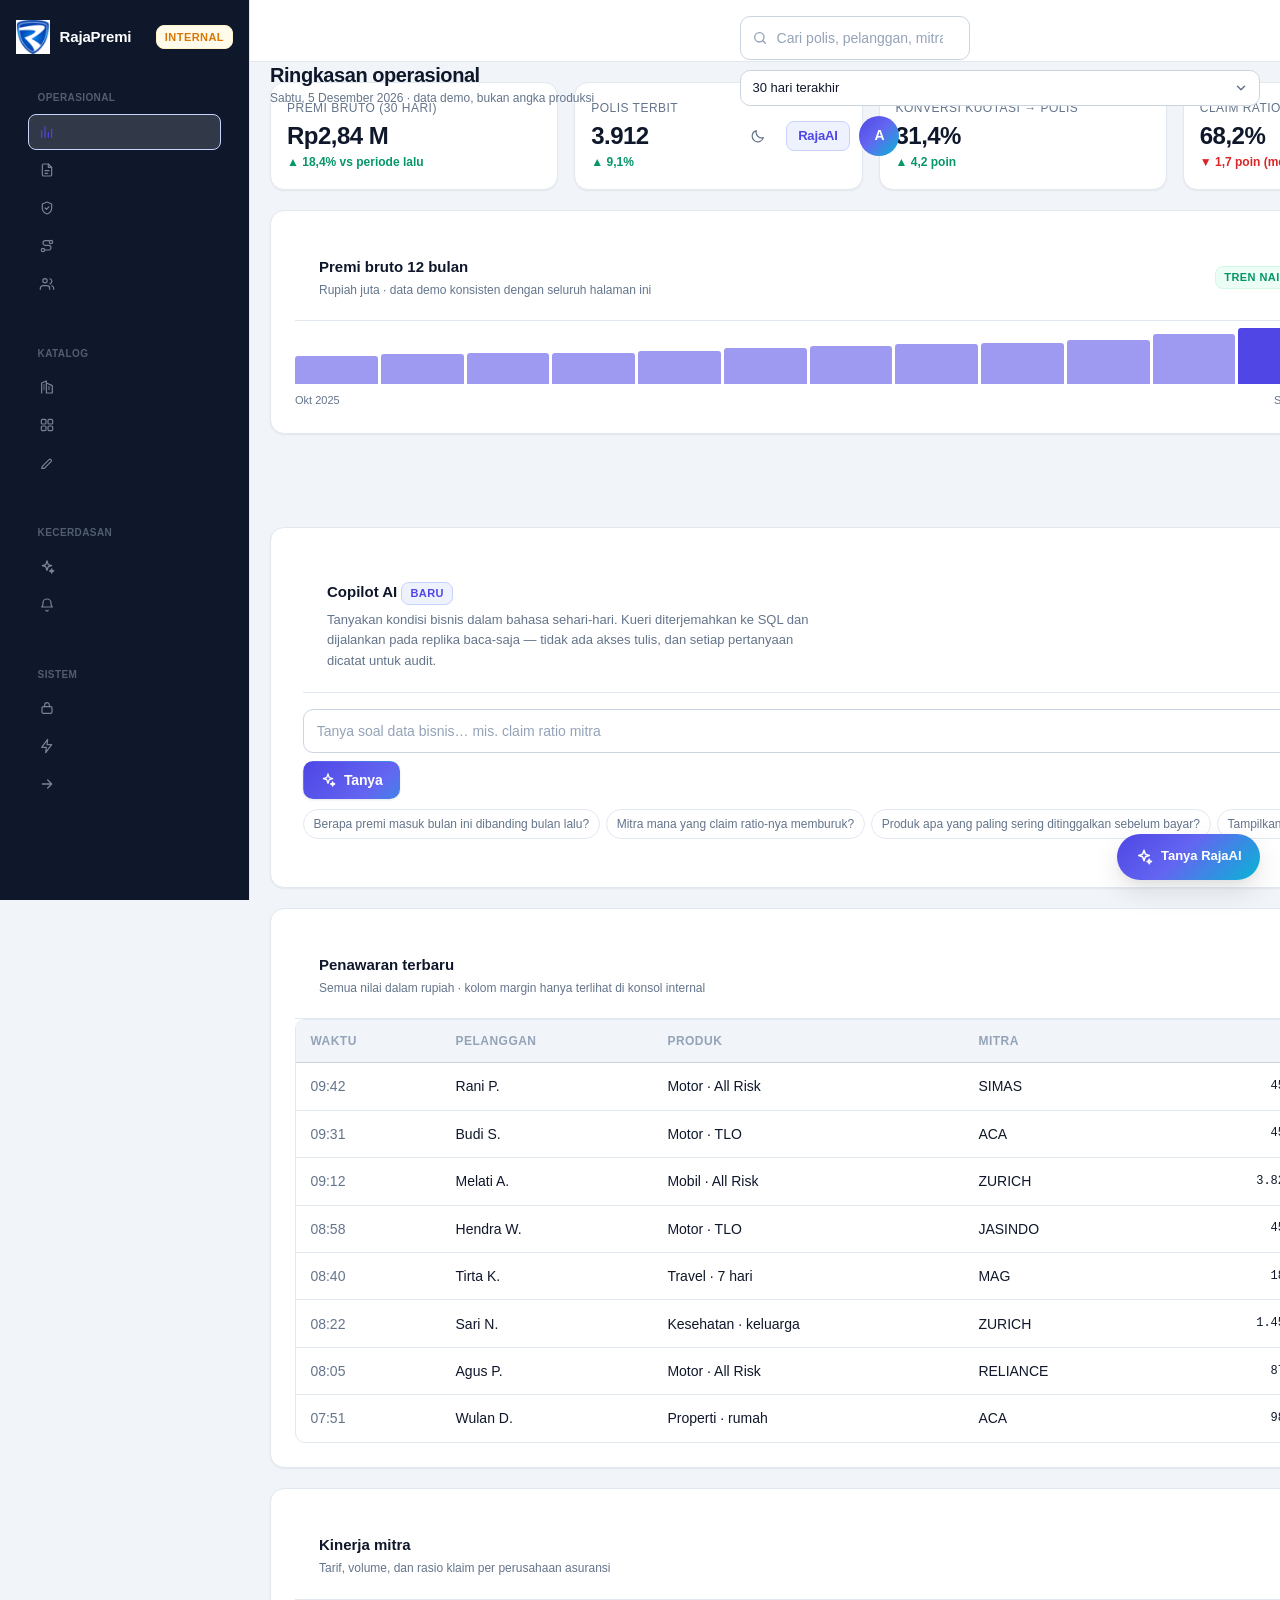
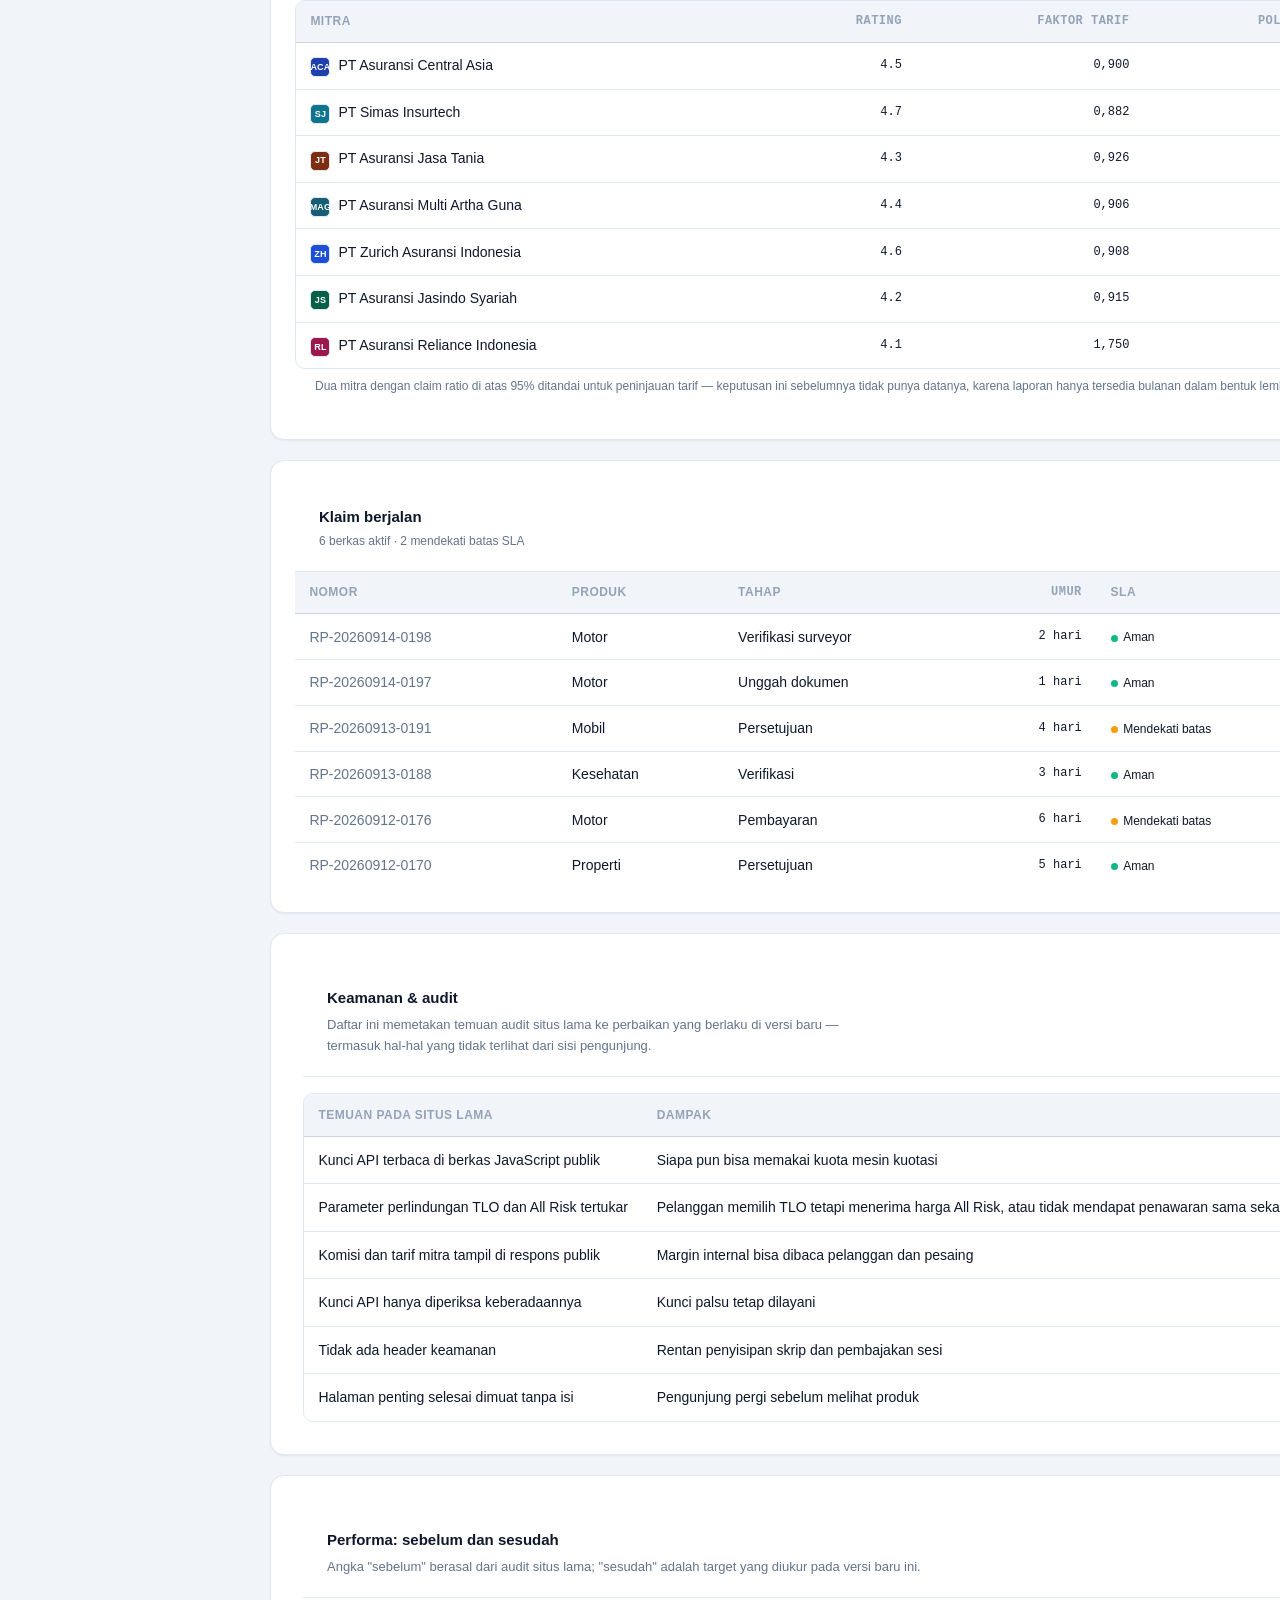
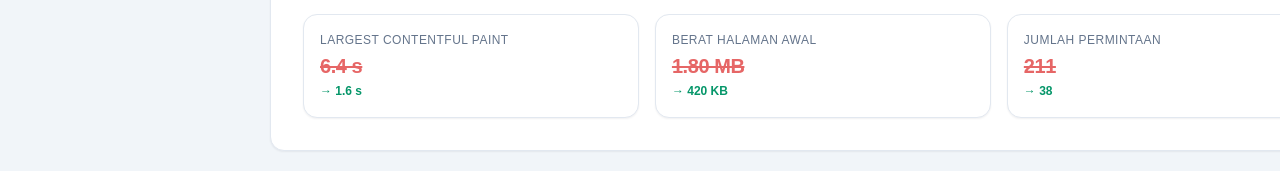
==== commit f7517a7f: "Docs pass + original logo in the admin sidebar - Docs no longer describe a shipped error page or pro" ====
--- a/admin/index.html
+++ b/admin/index.html
@@ -7,7 +7,9 @@
 <meta name="description" content="Konsol internal RajaPremi: kinerja penjualan, mitra, klaim, dan copilot AI untuk tim operasional.">
 <meta name="robots" content="noindex">
 <meta name="theme-color" content="#0f172a">
-<link rel="icon" href="data:image/svg+xml,%3Csvg xmlns='http://www.w3.org/2000/svg' viewBox='0 0 32 32'%3E%3Crect width='32' height='32' rx='8' fill='%230f172a'/%3E%3Ctext x='16' y='22' font-family='system-ui' font-size='15' font-weight='800' fill='white' text-anchor='middle'%3ERP%3C/text%3E%3C/svg%3E">
+<link rel="icon" href="../assets/img/brand/favicon.ico" sizes="any">
+<link rel="icon" type="image/png" sizes="32x32" href="../assets/img/brand/favicon-32x32.png">
+<link rel="apple-touch-icon" href="../assets/img/brand/apple-touch-icon.png">
 <link rel="stylesheet" href="../assets/css/tokens.css">
 <link rel="stylesheet" href="../assets/css/base.css">
 <link rel="stylesheet" href="../assets/css/components.css">
@@ -20,7 +22,7 @@
   <!-- ============ SIDEBAR ============ -->
   <aside class="admin-side">
     <div class="admin-brand">
-      <span class="nav-logo">RP</span> RajaPremi
+      <img class="brand-logo" src="../assets/img/brand/rajapremi-logo.png" alt="" width="34" height="34"> RajaPremi
       <span class="badge badge-warn">Internal</span>
     </div>
 
--- a/assets/css/components.css
+++ b/assets/css/components.css
@@ -222,6 +222,22 @@
   display: grid; place-items: center; font-size: var(--fs-md); font-weight: var(--fw-black);
   box-shadow: var(--sh-sm);
 }
+.brand-logo { width: 34px; height: 34px; display: block; flex: none; }
+/* Original on-site WhatsApp chat box (wording and behaviour kept as-is) */
+.wa-box {
+  display: flex; align-items: center; gap: var(--s-4);
+  padding: var(--s-4) var(--s-5); margin: 0 0 var(--s-6);
+  border: 1px solid rgba(37,211,102,.45); border-radius: var(--r-lg);
+  background: linear-gradient(180deg, rgba(37,211,102,.14), rgba(37,211,102,.05));
+  text-decoration: none;
+}
+.wa-box:hover { border-color: rgba(37,211,102,.8); }
+.wa-box-ico { width: 40px; height: 40px; flex: none; display: grid; place-items: center; color: #25d366; }
+.wa-box-ico svg { width: 28px; height: 28px; }
+.wa-box-body { display: flex; flex-direction: column; gap: .15rem; }
+.wa-box-body strong { font-size: var(--fs-lg); }
+.wa-box-text { color: #cbd5e1; font-size: var(--fs-md); }
+.wa-box-note { color: #94a3b8; font-size: var(--fs-xs); }
 .nav-links { display: flex; align-items: center; gap: var(--s-1); margin-left: var(--s-2); }
 .nav-link {
   display: inline-flex; align-items: center; gap: .3rem;
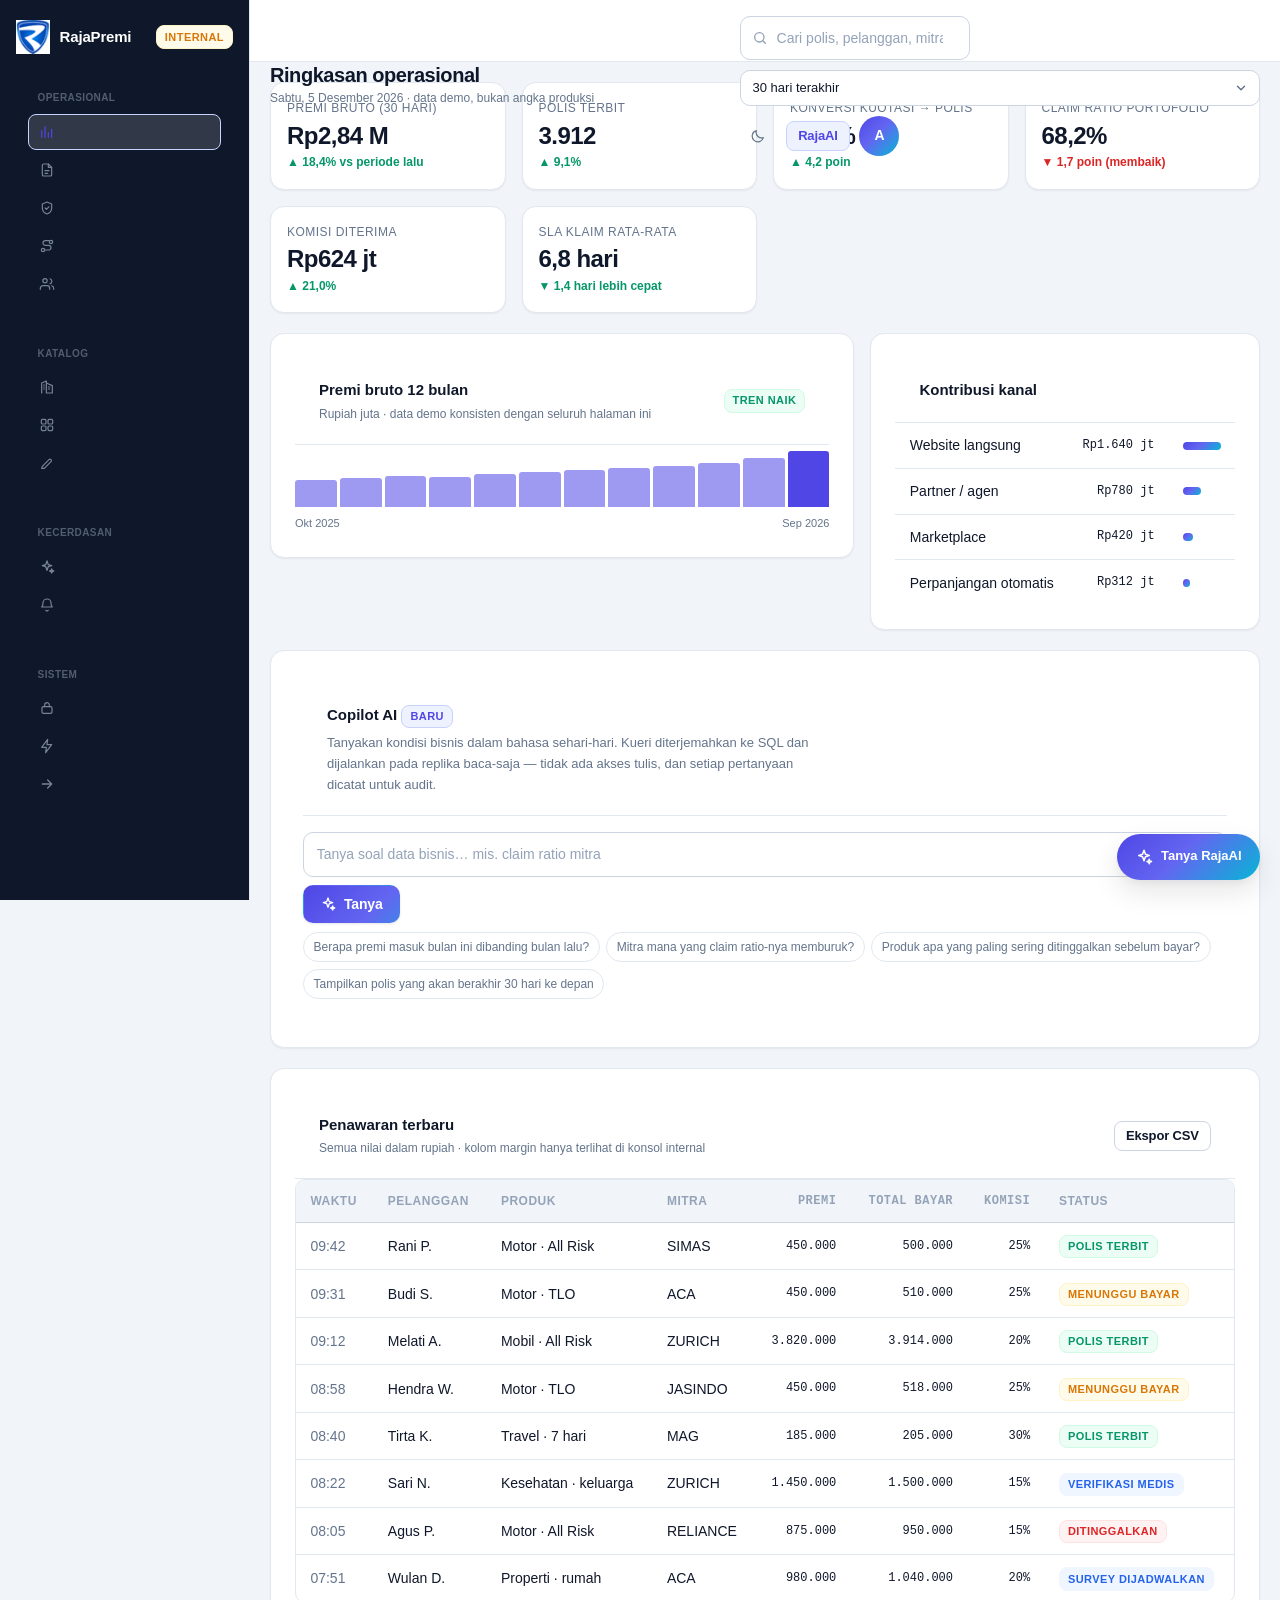
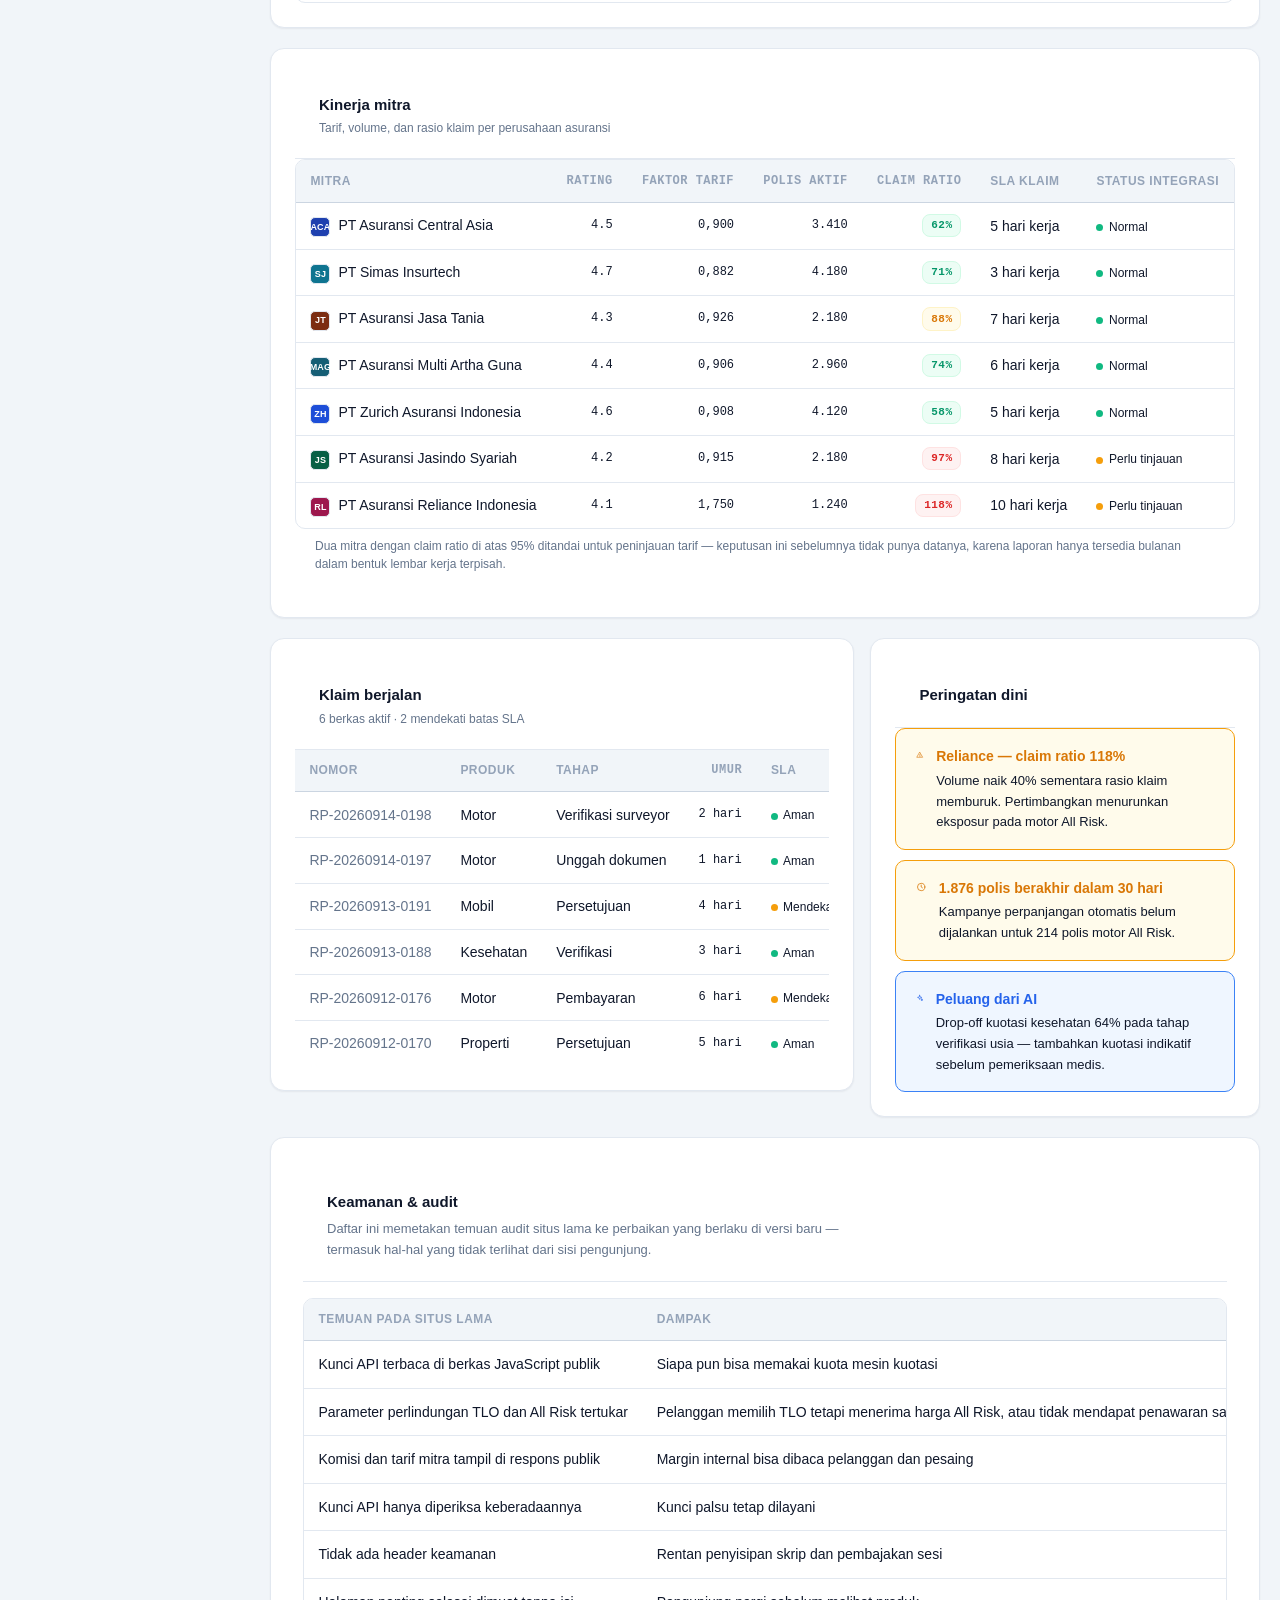
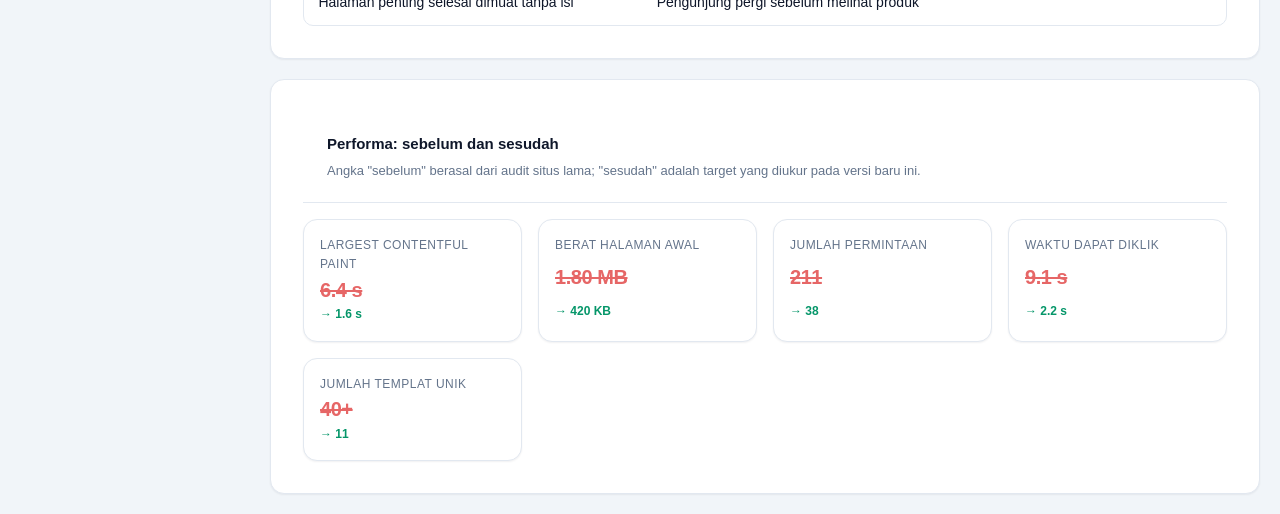
==== commit 12340f22: "Make every page tidy at any width; add a browser-level responsive checker Layout fixes (the page use" ====
--- a/admin/index.html
+++ b/admin/index.html
@@ -131,6 +131,7 @@
         </div>
         <div class="card">
           <div class="panel-head"><strong>Kontribusi kanal</strong></div>
+          <div class="table-scroll in-card">
           <table class="table table-tight">
             <tbody>
               <tr><td>Website langsung</td><td class="num">Rp1.640 jt</td><td class="bar-cell"><span class="bar" style="width:100%"></span></td></tr>
@@ -139,6 +140,7 @@
               <tr><td>Perpanjangan otomatis</td><td class="num">Rp312 jt</td><td class="bar-cell"><span class="bar" style="width:19%"></span></td></tr>
             </tbody>
           </table>
+          </div>
         </div>
       </section>
 
@@ -197,10 +199,12 @@
           <div class="panel-head">
             <div><strong>Klaim berjalan</strong><p class="muted" style="font-size:var(--fs-xs);margin:.15rem 0 0">6 berkas aktif · 2 mendekati batas SLA</p></div>
           </div>
+          <div class="table-scroll in-card">
           <table class="table table-tight">
             <thead><tr><th>Nomor</th><th>Produk</th><th>Tahap</th><th class="num">Umur</th><th>SLA</th></tr></thead>
             <tbody id="claimsTable"></tbody>
           </table>
+          </div>
         </div>
 
         <div class="card" id="kualitas">
--- a/assets/css/tokens.css
+++ b/assets/css/tokens.css
@@ -89,18 +89,21 @@
                Roboto, "Helvetica Neue", Arial, "Noto Sans", sans-serif;
   --font-mono: ui-monospace, SFMono-Regular, "SF Mono", Menlo, Consolas, monospace;
 
+  /* Fluid type scale: identical to the fixed values at >=1200px, easing down to
+     the minimum at ~320px so headings and body text stay proportional on every
+     screen instead of snapping at one breakpoint. */
   --fs-2xs: .6875rem;   /* 11 */
   --fs-xs:  .75rem;     /* 12 */
   --fs-sm:  .8125rem;   /* 13 */
-  --fs-md:  .875rem;    /* 14 */
-  --fs-base:.9375rem;   /* 15 */
-  --fs-lg:  1.0625rem;  /* 17 */
-  --fs-xl:  1.25rem;    /* 20 */
-  --fs-2xl: 1.5rem;     /* 24 */
-  --fs-3xl: 1.875rem;   /* 30 */
-  --fs-4xl: 2.375rem;   /* 38 */
-  --fs-5xl: 3rem;       /* 48 */
-  --fs-6xl: 3.75rem;    /* 60 */
+  --fs-md:  clamp(.8125rem, .79rem + .16vw, .875rem);   /* 13 -> 14 */
+  --fs-base:clamp(.9rem,    .88rem + .12vw, .9375rem);  /* 14.4 -> 15 */
+  --fs-lg:  clamp(.96875rem,.94rem + .25vw, 1.0625rem); /* 15.5 -> 17 */
+  --fs-xl:  clamp(1.0625rem,1rem + .45vw,   1.25rem);   /* 17 -> 20 */
+  --fs-2xl: clamp(1.1875rem,1.05rem + .9vw, 1.5rem);    /* 19 -> 24 */
+  --fs-3xl: clamp(1.375rem, 1.1rem + 1.5vw, 1.875rem);  /* 22 -> 30 */
+  --fs-4xl: clamp(1.625rem, 1.2rem + 2.2vw, 2.375rem);  /* 26 -> 38 */
+  --fs-5xl: clamp(1.9375rem,1.35rem + 3.1vw,3rem);      /* 31 -> 48 */
+  --fs-6xl: clamp(2.25rem,  1.5rem + 3.8vw, 3.75rem);   /* 36 -> 60 */
 
   --lh-tight: 1.15;
   --lh-snug:  1.35;
--- a/assets/css/base.css
+++ b/assets/css/base.css
@@ -22,6 +22,9 @@
   -moz-osx-font-smoothing: grayscale;
   font-feature-settings: "cv02","cv03","cv04","cv11";
   overflow-x: hidden;
+  /* Long unbreakable strings (emails, policy numbers, deep links) must wrap
+     instead of pushing their container — and the page — wider than the screen. */
+  overflow-wrap: break-word;
 }
 
 @media (prefers-reduced-motion: reduce) {
@@ -108,7 +111,7 @@
   width: 100%;
   max-width: var(--container);
   margin-inline: auto;
-  padding-inline: var(--s-5);
+  padding-inline: clamp(.95rem, 4vw, 1.25rem);
 }
 .container-wide { max-width: var(--container-wide); }
 .container-narrow { max-width: var(--container-narrow); }
@@ -120,7 +123,7 @@
 @media (max-width: 768px) {
   .section { padding-block: var(--s-10); }
   .section-lg { padding-block: var(--s-16); }
-  :root { --fs-4xl: 2rem; --fs-3xl: 1.6rem; --fs-5xl: 2.3rem; }
+  /* Heading sizes are fluid now (see --fs-* in tokens.css) — no override needed. */
 }
 
 .stack   { display: flex; flex-direction: column; }
@@ -152,6 +155,9 @@
 .mb-0{margin-bottom:0}.mb-2{margin-bottom:var(--s-2)}.mb-4{margin-bottom:var(--s-4)}
 .mb-6{margin-bottom:var(--s-6)}.mb-8{margin-bottom:var(--s-8)}
 .hidden{display:none !important}
+/* Responsive visibility helpers (one breakpoint each, deliberately few). */
+@media (max-width: 720px) { .hide-md { display: none !important; } }
+@media (max-width: 480px) { .hide-xs { display: none !important; } }
 .full{width:100%}
 .mx-auto{margin-inline:auto}
 .radius-lg{border-radius:var(--r-lg)}
--- a/assets/css/components.css
+++ b/assets/css/components.css
@@ -173,6 +173,9 @@
   padding: .32rem .5rem; border-radius: var(--r-sm);
   background: var(--bg-sunken); color: var(--text-muted); border: 1px solid var(--border);
 }
+/* Icon inside a pill: without an explicit size the <svg> takes its default
+   replaced-element box (300x150, or the flex line's width) and bursts out. */
+.badge svg, .chip svg { width: 12px; height: 12px; flex: 0 0 auto; }
 .badge-primary { background: var(--primary-soft); color: var(--primary); border-color: var(--primary-border); }
 .badge-success { background: var(--success-50); color: var(--success-600); border-color: var(--success-100); }
 .badge-warn    { background: var(--warn-50);    color: var(--warn-600);    border-color: var(--warn-100); }
@@ -410,6 +413,9 @@
 .prod-link { font-size: var(--fs-sm); font-weight: var(--fw-semi); display: inline-flex; align-items: center; gap: .3rem; }
 
 .feature { display: flex; gap: var(--s-4); }
+/* As a card the feature stacks (icon, title, copy, badge) instead of laying all
+   four children out in one row, which pushed the badge past the card edge. */
+.card.feature { flex-direction: column; align-items: flex-start; gap: var(--s-2); }
 .feature-ico {
   width: 38px; height: 38px; border-radius: var(--r-md); flex: none;
   display: grid; place-items: center; background: var(--primary-soft); color: var(--primary);
@@ -700,3 +706,41 @@
   .site-header, .site-footer, .ai-fab, .ai-panel, .no-print { display: none !important; }
   body { background: #fff; }
 }
+
+/* ============================================================
+   Responsive hardening — text, tables and toolbars stay tidy
+   from 320px to 2560px, with no horizontal page scrolling.
+
+   1. A grid/flex item defaults to `min-width: auto`: it refuses to shrink
+      below its content's min-content width. One wide table (our data tables
+      use nowrap cells) or one nowrap toolbar then inflates its track and
+      drags the whole page wider than the screen. Letting those items shrink
+      is what makes the inner .table-scroll scroll instead of the page.
+   2. Rows of chips, steps and segmented buttons wrap rather than overflow.
+   3. The header action row compacts before it can push the layout wide.
+   ============================================================ */
+.two-col > *, .compare-layout > *, .compare-side > *, .compare-main > *,
+.hero-grid > *, .prod-hero > *, .footer-grid > *, .kpi-grid > *,
+.admin-content > *, .admin-main > *, .grid-2 > *, .grid-3 > *, .grid-4 > *,
+.grid-auto-280 > *, .grid-auto-240 > *, .grid-auto-180 > * { min-width: 0; }
+
+/* Wrap, don't overflow. */
+.steps { flex-wrap: wrap; }
+.step-line { flex: 1 1 var(--s-6); min-width: var(--s-5); }
+.chips, .hero-badges, .list-toolbar, .list-toolbar-right { flex-wrap: wrap; }
+.hero-quote-card, .quote-form, .quote-form .field, .quote-row { min-width: 0; }
+
+/* Header: shed the tagline, then the secondary icon and the CTA icon,
+   before the action row can push the page wider than the screen. */
+@media (max-width: 900px) { .nav-brand .badge { display: none; } }
+@media (max-width: 640px) {
+  .nav-actions { gap: var(--s-1); }
+  .nav-actions [data-ai-open] { display: none; }
+  .nav-actions .btn-icon { width: 34px; height: 34px; padding: 0; }
+  .nav-actions .btn-primary { padding: .5rem .7rem; font-size: var(--fs-sm); }
+  .nav-actions .btn-primary svg { display: none; }
+}
+@media (max-width: 480px) {
+  .nav-actions .btn-primary { padding: .45rem .6rem; font-size: var(--fs-xs); }
+}
+@media (max-width: 400px) { .nav-brand .brand-name { display: none; } }
--- a/assets/css/product.css
+++ b/assets/css/product.css
@@ -32,8 +32,8 @@
 .table-tight th, .table-tight td { padding: .5rem .6rem; }
 .table-compare th:not(:first-child), .table-compare td:not(:first-child) { text-align: center; }
 .table-compare thead th { position: static; }
-.table-scroll { overflow-x: auto; border: 1px solid var(--border); border-radius: var(--r-md); }
-.table-scroll .table { min-width: 640px; }
+.table-scroll                                                  { overflow-x: auto; border: 1px solid var(--border); border-radius: var(--r-md); max-width: 100%; overscroll-behavior-x: contain; }
+.table-scroll .table                                           { min-width: min(640px, 100%); }
 .bar-cell { width: 140px; }
 .bar { display: block; height: 8px; border-radius: 99px; background: var(--grad-brand); min-width: 4px; }
 
@@ -53,9 +53,10 @@
 .segmented {
   display: inline-flex; padding: 4px; gap: 4px; border-radius: var(--r-md);
   background: var(--bg-sunken); border: 1px solid var(--border); width: 100%;
+  flex-wrap: wrap;
 }
 .segmented button {
-  flex: 1; display: inline-flex; align-items: center; justify-content: center; gap: .45rem;
+  flex: 1 1 auto; min-width: 0; display: inline-flex; align-items: center; justify-content: center; gap: .45rem;
   padding: .6rem .8rem; border: 0; border-radius: var(--r-sm); background: transparent;
   font: inherit; font-weight: var(--fw-semi); font-size: var(--fs-sm); color: var(--text-muted);
   cursor: pointer; transition: background var(--dur-fast) var(--ease), color var(--dur-fast) var(--ease);
@@ -330,6 +331,11 @@
 .section-head h2 { margin: 0; }
 .section-head p { margin: .35rem 0 0; color: var(--text-muted); max-width: 60ch; }
 .prod-card-cta { display: inline-flex; align-items: center; gap: .35rem; font-weight: var(--fw-semi); font-size: var(--fs-sm); color: var(--primary); }
+/* The arrow is an icon: without a size it inherited the flex line's width and
+   ballooned to a square as wide as the card (and pushed the page wide). */
+.prod-card-cta svg { width: 15px; height: 15px; flex: 0 0 auto; }
+/* A scroll container that lives inside a card should not double up its border. */
+.table-scroll.in-card { border: 0; border-radius: 0; }
 .prod-ico svg { width: 24px; height: 24px; }
 .quote-tabs .quote-tab.is-active { background: var(--primary); color: var(--on-primary); }
 .testimonial-card { display: flex; flex-direction: column; gap: var(--s-3); height: 100%; }
